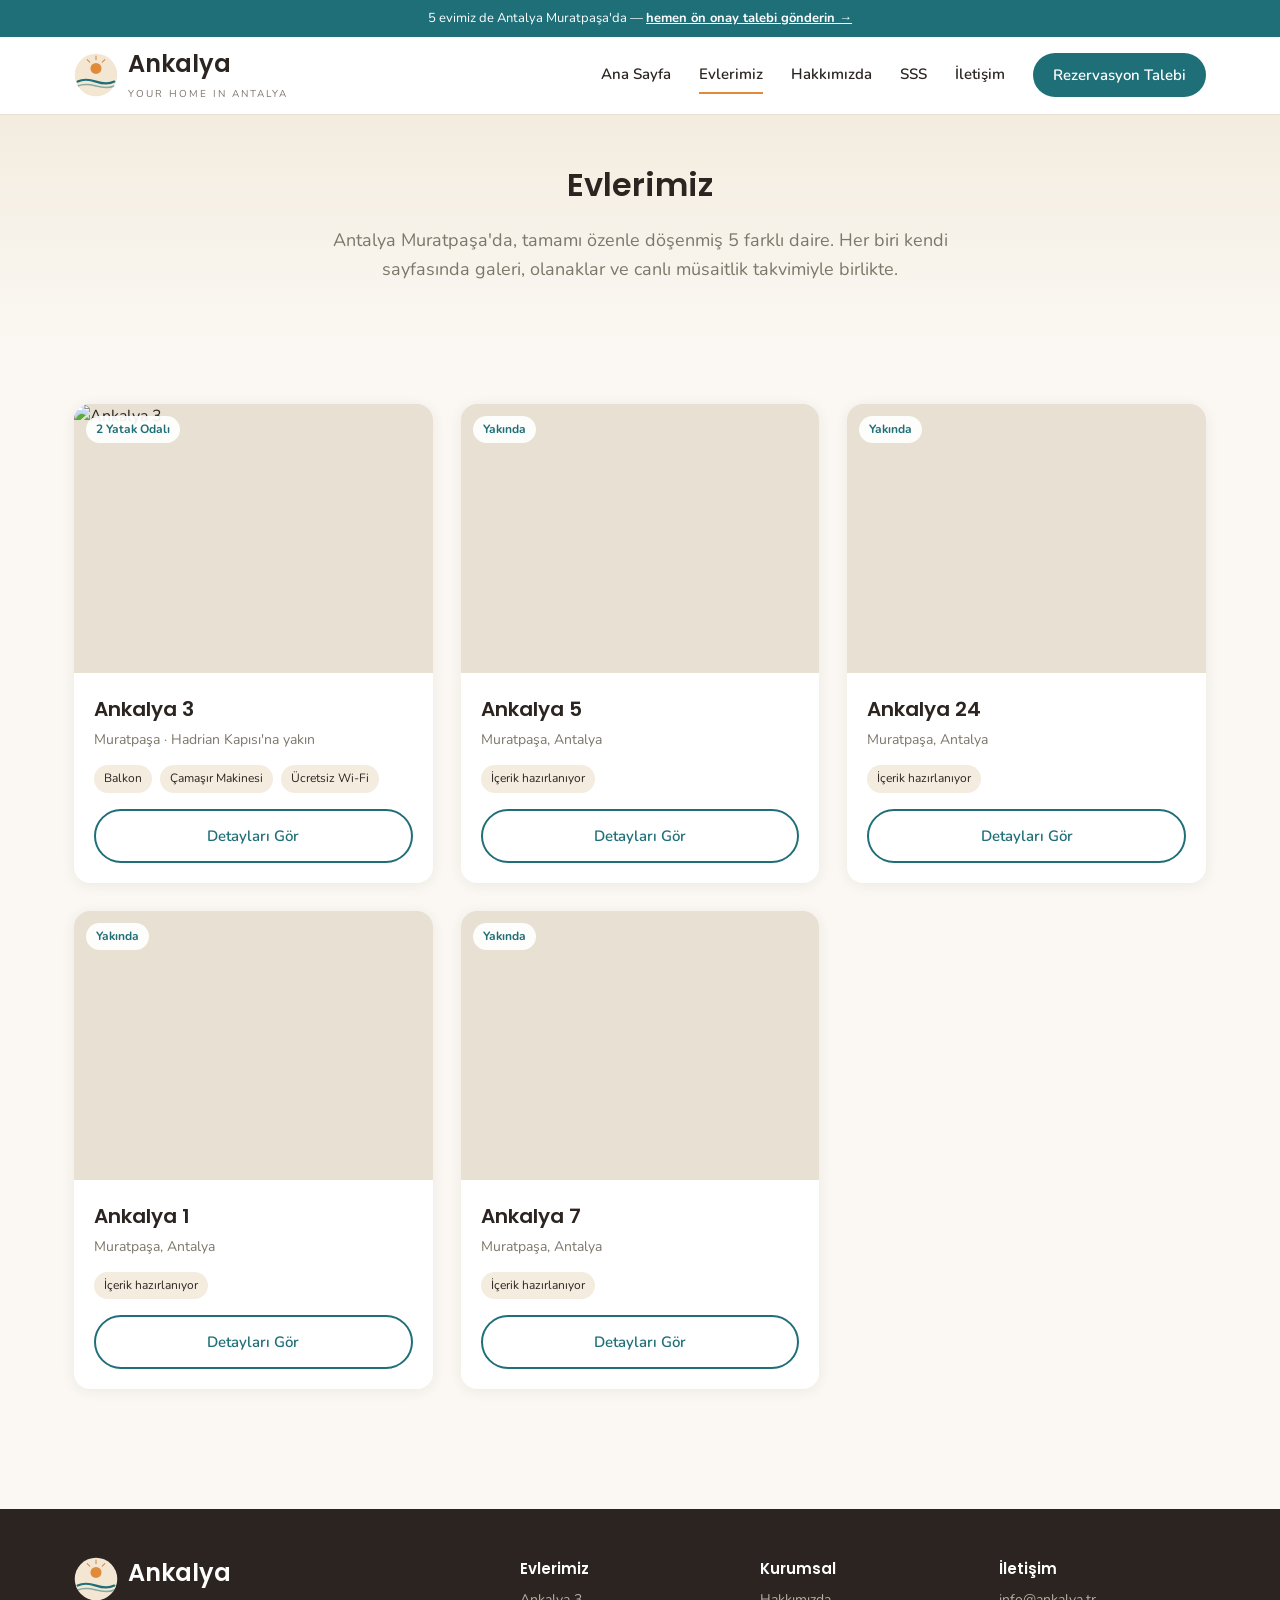
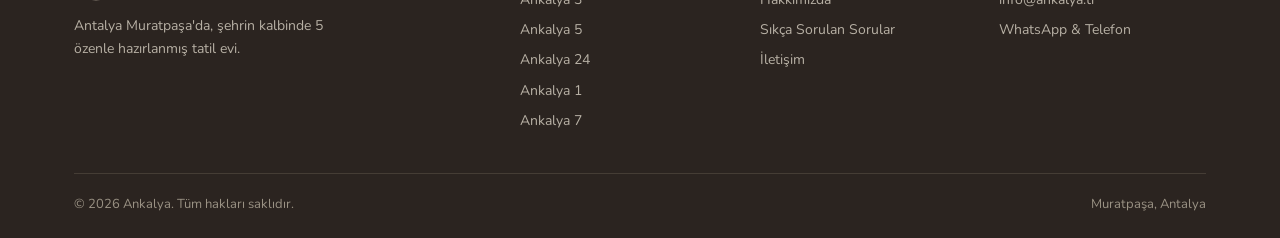
==== evlerimiz.html @ 7379612f "Coming-soon sayfasini kaldirip ilk site iskeletini kur Ana sayfa, evlerimiz, 5 daire sayfasi (Ankaly" ====
<!DOCTYPE html>
<html lang="tr">
<head>
<meta charset="UTF-8">
<meta name="viewport" content="width=device-width, initial-scale=1.0">
<title>Evlerimiz | Ankalya</title>
<meta name="description" content="Antalya Muratpaşa'da Ankalya'ya ait 5 tatil evi: Ankalya 1, 3, 5, 7 ve 24.">
<link rel="icon" href="assets/img/logo-mark.svg" type="image/svg+xml">
<link rel="preconnect" href="https://fonts.googleapis.com">
<link href="https://fonts.googleapis.com/css2?family=Poppins:wght@500;600;700&family=Nunito:wght@400;600;700&display=swap" rel="stylesheet">
<link rel="stylesheet" href="assets/css/style.css">
</head>
<body>

<header class="site-header">
  <div class="promo-bar">5 evimiz de Antalya Muratpaşa'da — <a href="rezervasyon.html">hemen ön onay talebi gönderin →</a></div>
  <div class="nav-row">
    <a href="index.html" class="brand">
      <img src="assets/img/logo-mark.svg" class="brand-mark" alt="Ankalya logosu">
      <div class="brand-text">
        <span class="logo-word">Ankalya</span>
        <span class="tagline">YOUR HOME IN ANTALYA</span>
      </div>
    </a>
    <nav class="nav-links">
      <a href="index.html">Ana Sayfa</a>
      <a href="evlerimiz.html" class="active">Evlerimiz</a>
      <a href="hakkimizda.html">Hakkımızda</a>
      <a href="sss.html">SSS</a>
      <a href="iletisim.html">İletişim</a>
      <a href="rezervasyon.html" class="nav-cta">Rezervasyon Talebi</a>
    </nav>
    <button class="nav-toggle" aria-label="Menü">☰</button>
  </div>
</header>

<section class="hero" style="padding:44px 0 36px;">
  <div class="container">
    <h1 style="font-size:32px;">Evlerimiz</h1>
    <p class="lead">Antalya Muratpaşa'da, tamamı özenle döşenmiş 5 farklı daire. Her biri kendi sayfasında galeri, olanaklar ve canlı müsaitlik takvimiyle birlikte.</p>
  </div>
</section>

<section class="section">
  <div class="container">
    <div class="apt-grid">

      <div class="apt-card">
        <a href="evler/ankalya-3.html">
          <div class="img-wrap">
            <img src="https://ak-d.tripcdn.com/images/1z66f12000qzhhowz4BB9_R_960_660_R5_D.jpg" alt="Ankalya 3">
            <span class="badge">2 Yatak Odalı</span>
          </div>
        </a>
        <div class="body">
          <h3><a href="evler/ankalya-3.html">Ankalya 3</a></h3>
          <div class="meta">Muratpaşa · Hadrian Kapısı'na yakın</div>
          <div class="tags"><span class="tag">Balkon</span><span class="tag">Çamaşır Makinesi</span><span class="tag">Ücretsiz Wi-Fi</span></div>
          <a href="evler/ankalya-3.html" class="btn btn-outline" style="width:100%;text-align:center;">Detayları Gör</a>
        </div>
      </div>

      <div class="apt-card">
        <a href="evler/ankalya-5.html"><div class="img-wrap"><span class="badge">Yakında</span></div></a>
        <div class="body">
          <h3><a href="evler/ankalya-5.html">Ankalya 5</a></h3>
          <div class="meta">Muratpaşa, Antalya</div>
          <div class="tags"><span class="tag">İçerik hazırlanıyor</span></div>
          <a href="evler/ankalya-5.html" class="btn btn-outline" style="width:100%;text-align:center;">Detayları Gör</a>
        </div>
      </div>

      <div class="apt-card">
        <a href="evler/ankalya-24.html"><div class="img-wrap"><span class="badge">Yakında</span></div></a>
        <div class="body">
          <h3><a href="evler/ankalya-24.html">Ankalya 24</a></h3>
          <div class="meta">Muratpaşa, Antalya</div>
          <div class="tags"><span class="tag">İçerik hazırlanıyor</span></div>
          <a href="evler/ankalya-24.html" class="btn btn-outline" style="width:100%;text-align:center;">Detayları Gör</a>
        </div>
      </div>

      <div class="apt-card">
        <a href="evler/ankalya-1.html"><div class="img-wrap"><span class="badge">Yakında</span></div></a>
        <div class="body">
          <h3><a href="evler/ankalya-1.html">Ankalya 1</a></h3>
          <div class="meta">Muratpaşa, Antalya</div>
          <div class="tags"><span class="tag">İçerik hazırlanıyor</span></div>
          <a href="evler/ankalya-1.html" class="btn btn-outline" style="width:100%;text-align:center;">Detayları Gör</a>
        </div>
      </div>

      <div class="apt-card">
        <a href="evler/ankalya-7.html"><div class="img-wrap"><span class="badge">Yakında</span></div></a>
        <div class="body">
          <h3><a href="evler/ankalya-7.html">Ankalya 7</a></h3>
          <div class="meta">Muratpaşa, Antalya</div>
          <div class="tags"><span class="tag">İçerik hazırlanıyor</span></div>
          <a href="evler/ankalya-7.html" class="btn btn-outline" style="width:100%;text-align:center;">Detayları Gör</a>
        </div>
      </div>

    </div>
  </div>
</section>

<footer class="site-footer">
  <div class="container">
    <div class="footer-grid">
      <div>
        <div class="brand" style="margin-bottom:14px;">
          <img src="assets/img/logo-mark.svg" class="brand-mark" alt="Ankalya logosu">
          <div class="brand-text"><span class="logo-word" style="color:#fff;">Ankalya</span></div>
        </div>
        <p style="color:#b7b0a4;font-size:14px;max-width:280px;">Antalya Muratpaşa'da, şehrin kalbinde 5 özenle hazırlanmış tatil evi.</p>
      </div>
      <div>
        <h4>Evlerimiz</h4>
        <a href="evler/ankalya-3.html">Ankalya 3</a>
        <a href="evler/ankalya-5.html">Ankalya 5</a>
        <a href="evler/ankalya-24.html">Ankalya 24</a>
        <a href="evler/ankalya-1.html">Ankalya 1</a>
        <a href="evler/ankalya-7.html">Ankalya 7</a>
      </div>
      <div>
        <h4>Kurumsal</h4>
        <a href="hakkimizda.html">Hakkımızda</a>
        <a href="sss.html">Sıkça Sorulan Sorular</a>
        <a href="iletisim.html">İletişim</a>
      </div>
      <div>
        <h4>İletişim</h4>
        <a href="mailto:info@ankalya.tr">info@ankalya.tr</a>
        <a href="iletisim.html">WhatsApp &amp; Telefon</a>
      </div>
    </div>
    <div class="footer-bottom">
      <span>&copy; 2026 Ankalya. Tüm hakları saklıdır.</span>
      <span>Muratpaşa, Antalya</span>
    </div>
  </div>
</footer>

<script src="assets/js/main.js"></script>
</body>
</html>
---- assets/css/style.css ----
/* Ankalya marka renkleri ve tipografi */
:root {
  --cream: #fbf8f3;
  --cream-dark: #f3ecdf;
  --charcoal: #2b2420;
  --orange: #e08a3c;
  --orange-dark: #c96f28;
  --teal: #1f6f78;
  --teal-dark: #17555c;
  --gold: #d4a24c;
  --gray: #7d766a;
  --gray-light: #e8e0d2;
  --white: #ffffff;
}

* { box-sizing: border-box; }

body {
  margin: 0;
  font-family: 'Nunito', 'Poppins', Verdana, sans-serif;
  color: var(--charcoal);
  background: var(--cream);
  line-height: 1.6;
}

h1, h2, h3, h4, .logo-word {
  font-family: 'Poppins', 'Nunito', Verdana, sans-serif;
  font-weight: 600;
  margin: 0 0 0.5em 0;
}

a { color: inherit; text-decoration: none; }
img { max-width: 100%; display: block; }

.container {
  max-width: 1180px;
  margin: 0 auto;
  padding: 0 24px;
}

/* ---------- Header / Nav ---------- */
.site-header {
  background: var(--white);
  border-bottom: 1px solid var(--gray-light);
  position: sticky;
  top: 0;
  z-index: 50;
}
.nav-row {
  display: flex;
  align-items: center;
  justify-content: space-between;
  padding: 14px 24px;
  max-width: 1180px;
  margin: 0 auto;
}
.brand {
  display: flex;
  align-items: center;
  gap: 10px;
}
.brand-mark { width: 44px; height: 44px; flex-shrink: 0; }
.brand-text { display: flex; flex-direction: column; line-height: 1.1; }
.brand-text .logo-word { font-size: 24px; color: var(--charcoal); }
.brand-text .tagline { font-size: 10px; letter-spacing: 2px; color: var(--gray); font-weight: 400; }

.nav-links {
  display: flex;
  gap: 28px;
  align-items: center;
  font-weight: 600;
  font-size: 15px;
}
.nav-links a { padding: 6px 0; border-bottom: 2px solid transparent; }
.nav-links a:hover, .nav-links a.active { border-bottom-color: var(--orange); }
.nav-cta {
  background: var(--teal);
  color: var(--white) !important;
  padding: 10px 20px !important;
  border-radius: 999px;
  border-bottom: none !important;
}
.nav-cta:hover { background: var(--teal-dark); border-bottom: none !important; }

.nav-toggle { display: none; background: none; border: none; font-size: 26px; cursor: pointer; color: var(--charcoal); }

@media (max-width: 860px) {
  .nav-links {
    display: none;
    position: absolute;
    top: 100%; left: 0; right: 0;
    background: var(--white);
    flex-direction: column;
    align-items: flex-start;
    padding: 16px 24px 24px;
    border-bottom: 1px solid var(--gray-light);
    gap: 16px;
  }
  .nav-links.open { display: flex; }
  .nav-toggle { display: block; }
}

/* ---------- Hero ---------- */
.hero {
  background: linear-gradient(180deg, var(--cream-dark), var(--cream));
  padding: 64px 0 56px;
  text-align: center;
}
.hero h1 { font-size: 40px; color: var(--charcoal); }
.hero p.lead { font-size: 18px; color: var(--gray); max-width: 640px; margin: 0 auto 28px; }
.btn {
  display: inline-block;
  padding: 13px 28px;
  border-radius: 999px;
  font-weight: 600;
  font-size: 15px;
}
.btn-primary { background: var(--orange); color: var(--white); }
.btn-primary:hover { background: var(--orange-dark); }
.btn-outline { background: transparent; color: var(--teal); border: 2px solid var(--teal); }
.btn-outline:hover { background: var(--teal); color: var(--white); }
.hero-ctas { display: flex; gap: 16px; justify-content: center; flex-wrap: wrap; }

/* ---------- Cards / Grid ---------- */
.section { padding: 56px 0; }
.section-title { text-align: center; margin-bottom: 8px; font-size: 30px; }
.section-sub { text-align: center; color: var(--gray); margin-bottom: 40px; max-width: 620px; margin-left: auto; margin-right: auto; }

.apt-grid {
  display: grid;
  grid-template-columns: repeat(auto-fit, minmax(270px, 1fr));
  gap: 28px;
}
.apt-card {
  background: var(--white);
  border-radius: 16px;
  overflow: hidden;
  box-shadow: 0 2px 14px rgba(43,36,32,0.07);
  transition: transform .2s, box-shadow .2s;
}
.apt-card:hover { transform: translateY(-4px); box-shadow: 0 10px 28px rgba(43,36,32,0.12); }
.apt-card .img-wrap { aspect-ratio: 4/3; background: var(--gray-light); overflow: hidden; position: relative; }
.apt-card .img-wrap img { width: 100%; height: 100%; object-fit: cover; }
.apt-card .badge {
  position: absolute; top: 12px; left: 12px;
  background: rgba(255,255,255,0.92); color: var(--teal);
  font-size: 12px; font-weight: 700; padding: 4px 10px; border-radius: 999px;
}
.apt-card .body { padding: 20px; }
.apt-card h3 { font-size: 20px; margin-bottom: 4px; }
.apt-card .meta { color: var(--gray); font-size: 14px; margin-bottom: 14px; }
.apt-card .tags { display: flex; gap: 8px; flex-wrap: wrap; margin-bottom: 16px; }
.tag { background: var(--cream-dark); color: var(--charcoal); font-size: 12px; padding: 4px 10px; border-radius: 999px; }

/* ---------- Amenities ---------- */
.amenity-grid {
  display: grid;
  grid-template-columns: repeat(auto-fit, minmax(200px, 1fr));
  gap: 12px;
}
.amenity-item {
  display: flex; align-items: center; gap: 10px;
  background: var(--white); border: 1px solid var(--gray-light);
  border-radius: 10px; padding: 12px 14px; font-size: 14px;
}
.amenity-item .dot { width: 8px; height: 8px; border-radius: 50%; background: var(--orange); flex-shrink: 0; }

/* ---------- Gallery ---------- */
.gallery-grid {
  display: grid;
  grid-template-columns: repeat(4, 1fr);
  grid-auto-rows: 160px;
  gap: 8px;
}
.gallery-grid img { width: 100%; height: 100%; object-fit: cover; border-radius: 10px; }
.gallery-grid a:first-child img { }
@media (max-width: 700px) { .gallery-grid { grid-template-columns: repeat(2, 1fr); } }

/* ---------- Availability widget ---------- */
.avail-card {
  background: var(--white); border-radius: 16px; padding: 24px;
  box-shadow: 0 2px 14px rgba(43,36,32,0.07);
}
.avail-status { display: flex; align-items: center; gap: 10px; margin-bottom: 16px; font-weight: 600; }
.avail-dot { width: 10px; height: 10px; border-radius: 50%; background: var(--gray-light); }
.avail-dot.ok { background: #3f9142; }
.avail-dot.loading { background: var(--gold); }
#avail-calendar { font-size: 13px; color: var(--gray); }
.avail-legend { display: flex; gap: 16px; margin-top: 12px; font-size: 12px; color: var(--gray); }
.avail-legend span { display: flex; align-items: center; gap: 6px; }
.avail-legend .sw { width: 10px; height: 10px; border-radius: 3px; }
.sw-free { background: #dff2df; border: 1px solid #3f9142; }
.sw-busy { background: #f6d9d9; border: 1px solid #c85c5c; }

/* ---------- Form ---------- */
.form-card {
  background: var(--white); border-radius: 16px; padding: 32px;
  box-shadow: 0 2px 14px rgba(43,36,32,0.07);
  max-width: 640px; margin: 0 auto;
}
.form-row { margin-bottom: 18px; }
.form-row label { display: block; font-weight: 600; margin-bottom: 6px; font-size: 14px; }
.form-row input, .form-row select, .form-row textarea {
  width: 100%; padding: 11px 14px; border: 1px solid var(--gray-light);
  border-radius: 10px; font-size: 15px; font-family: inherit; background: var(--cream);
}
.form-row.two-col { display: grid; grid-template-columns: 1fr 1fr; gap: 16px; }
.form-note { font-size: 13px; color: var(--gray); margin-top: 10px; }
#form-msg { margin-top: 14px; font-size: 14px; font-weight: 600; }
#form-msg.ok { color: #2f7d33; }
#form-msg.err { color: #b6392f; }

/* ---------- Footer ---------- */
.site-footer {
  background: var(--charcoal); color: #d8d2c8; padding: 48px 0 24px; margin-top: 64px;
}
.footer-grid {
  display: grid; grid-template-columns: 2fr 1fr 1fr 1fr; gap: 32px; margin-bottom: 32px;
}
.footer-grid h4 { color: var(--white); font-size: 15px; }
.footer-grid a { display: block; color: #b7b0a4; font-size: 14px; margin-bottom: 8px; }
.footer-grid a:hover { color: var(--orange); }
.footer-bottom {
  border-top: 1px solid #453d35; padding-top: 20px; font-size: 13px; color: #9a9284;
  display: flex; justify-content: space-between; flex-wrap: wrap; gap: 10px;
}
@media (max-width: 700px) { .footer-grid { grid-template-columns: 1fr 1fr; } }

/* ---------- Ust bant (usta banner) ---------- */
.promo-bar {
  background: var(--teal); color: var(--white); text-align: center;
  font-size: 13px; padding: 8px 16px;
}
.promo-bar a { text-decoration: underline; font-weight: 700; }

/* ---------- Placeholder icerik uyarisi (sadece gelistirme asamasinda) ---------- */
.wip-note {
  background: #fff7e6; border: 1px dashed var(--gold); color: #8a6d1f;
  padding: 10px 16px; border-radius: 10px; font-size: 13px; margin-bottom: 20px;
}

/* ---------- SSS accordion ---------- */
.faq-item { border-bottom: 1px solid var(--gray-light); padding: 18px 0; }
.faq-q { display: flex; justify-content: space-between; align-items: center; cursor: pointer; font-weight: 600; font-size: 16px; }
.faq-a { max-height: 0; overflow: hidden; transition: max-height .25s ease; color: var(--gray); font-size: 15px; }
.faq-item.open .faq-a { max-height: 400px; margin-top: 10px; }
.faq-q .chevron { transition: transform .2s; }
.faq-item.open .chevron { transform: rotate(180deg); }
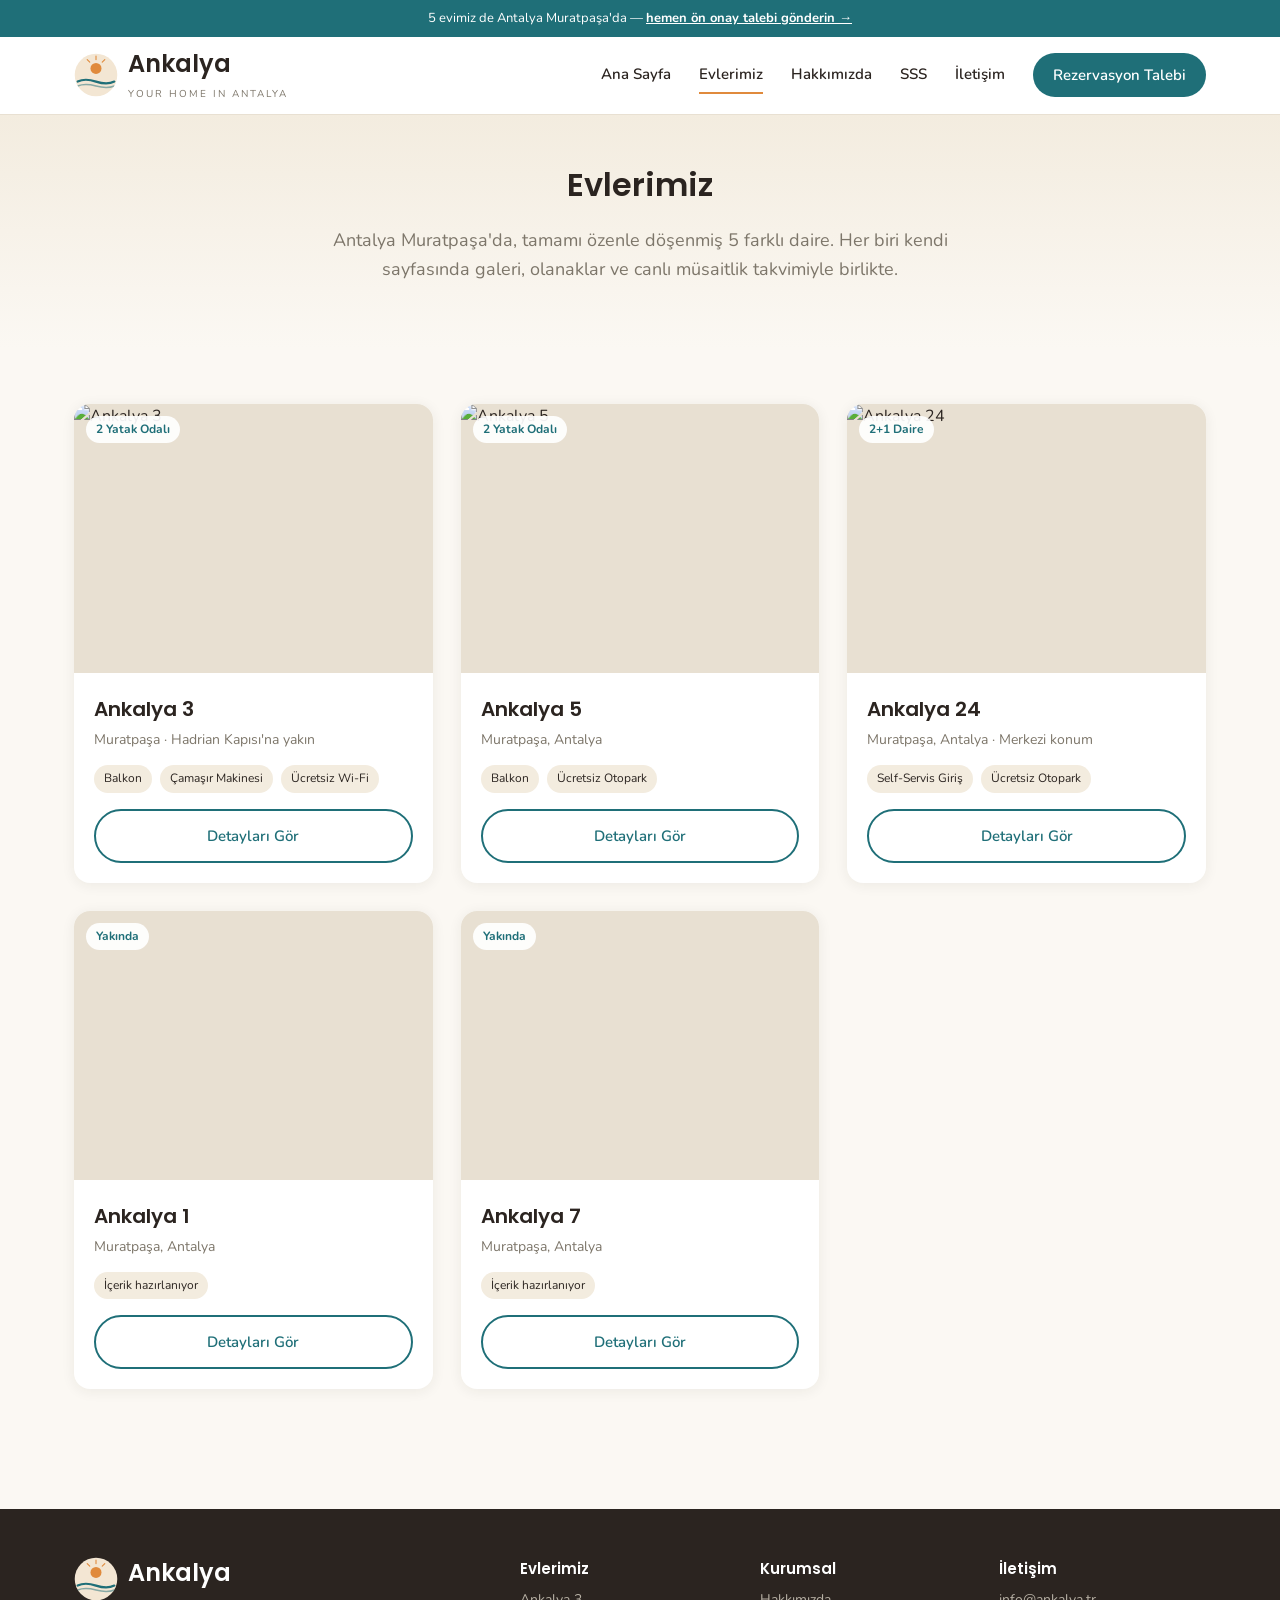
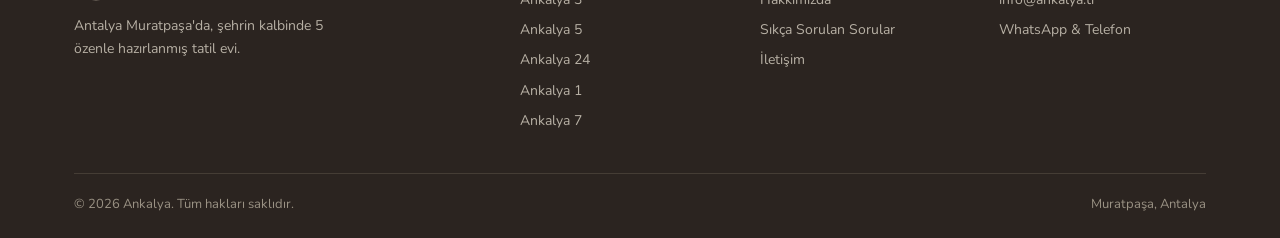
==== commit a11b7378: "Ankalya 5 ve 24 sayfalarini Trip.com icerigiyle doldur Gercek baslik, aciklama, olanaklar listesi ve" ====
--- a/evlerimiz.html
+++ b/evlerimiz.html
@@ -61,21 +61,21 @@
       </div>
 
       <div class="apt-card">
-        <a href="evler/ankalya-5.html"><div class="img-wrap"><span class="badge">Yakında</span></div></a>
+        <a href="evler/ankalya-5.html"><div class="img-wrap"><img src="https://ak-d.tripcdn.com/images/1z66f12000qzhhowz4BB9_R_960_660_R5_D.jpg" alt="Ankalya 5"><span class="badge">2 Yatak Odalı</span></div></a>
         <div class="body">
           <h3><a href="evler/ankalya-5.html">Ankalya 5</a></h3>
           <div class="meta">Muratpaşa, Antalya</div>
-          <div class="tags"><span class="tag">İçerik hazırlanıyor</span></div>
+          <div class="tags"><span class="tag">Balkon</span><span class="tag">Ücretsiz Otopark</span></div>
           <a href="evler/ankalya-5.html" class="btn btn-outline" style="width:100%;text-align:center;">Detayları Gör</a>
         </div>
       </div>
 
       <div class="apt-card">
-        <a href="evler/ankalya-24.html"><div class="img-wrap"><span class="badge">Yakında</span></div></a>
+        <a href="evler/ankalya-24.html"><div class="img-wrap"><img src="https://ak-d.tripcdn.com/images/0580412000soih7dyBB73_R_960_660_R5_D.jpg" alt="Ankalya 24"><span class="badge">2+1 Daire</span></div></a>
         <div class="body">
           <h3><a href="evler/ankalya-24.html">Ankalya 24</a></h3>
-          <div class="meta">Muratpaşa, Antalya</div>
-          <div class="tags"><span class="tag">İçerik hazırlanıyor</span></div>
+          <div class="meta">Muratpaşa, Antalya · Merkezi konum</div>
+          <div class="tags"><span class="tag">Self-Servis Giriş</span><span class="tag">Ücretsiz Otopark</span></div>
           <a href="evler/ankalya-24.html" class="btn btn-outline" style="width:100%;text-align:center;">Detayları Gör</a>
         </div>
       </div>
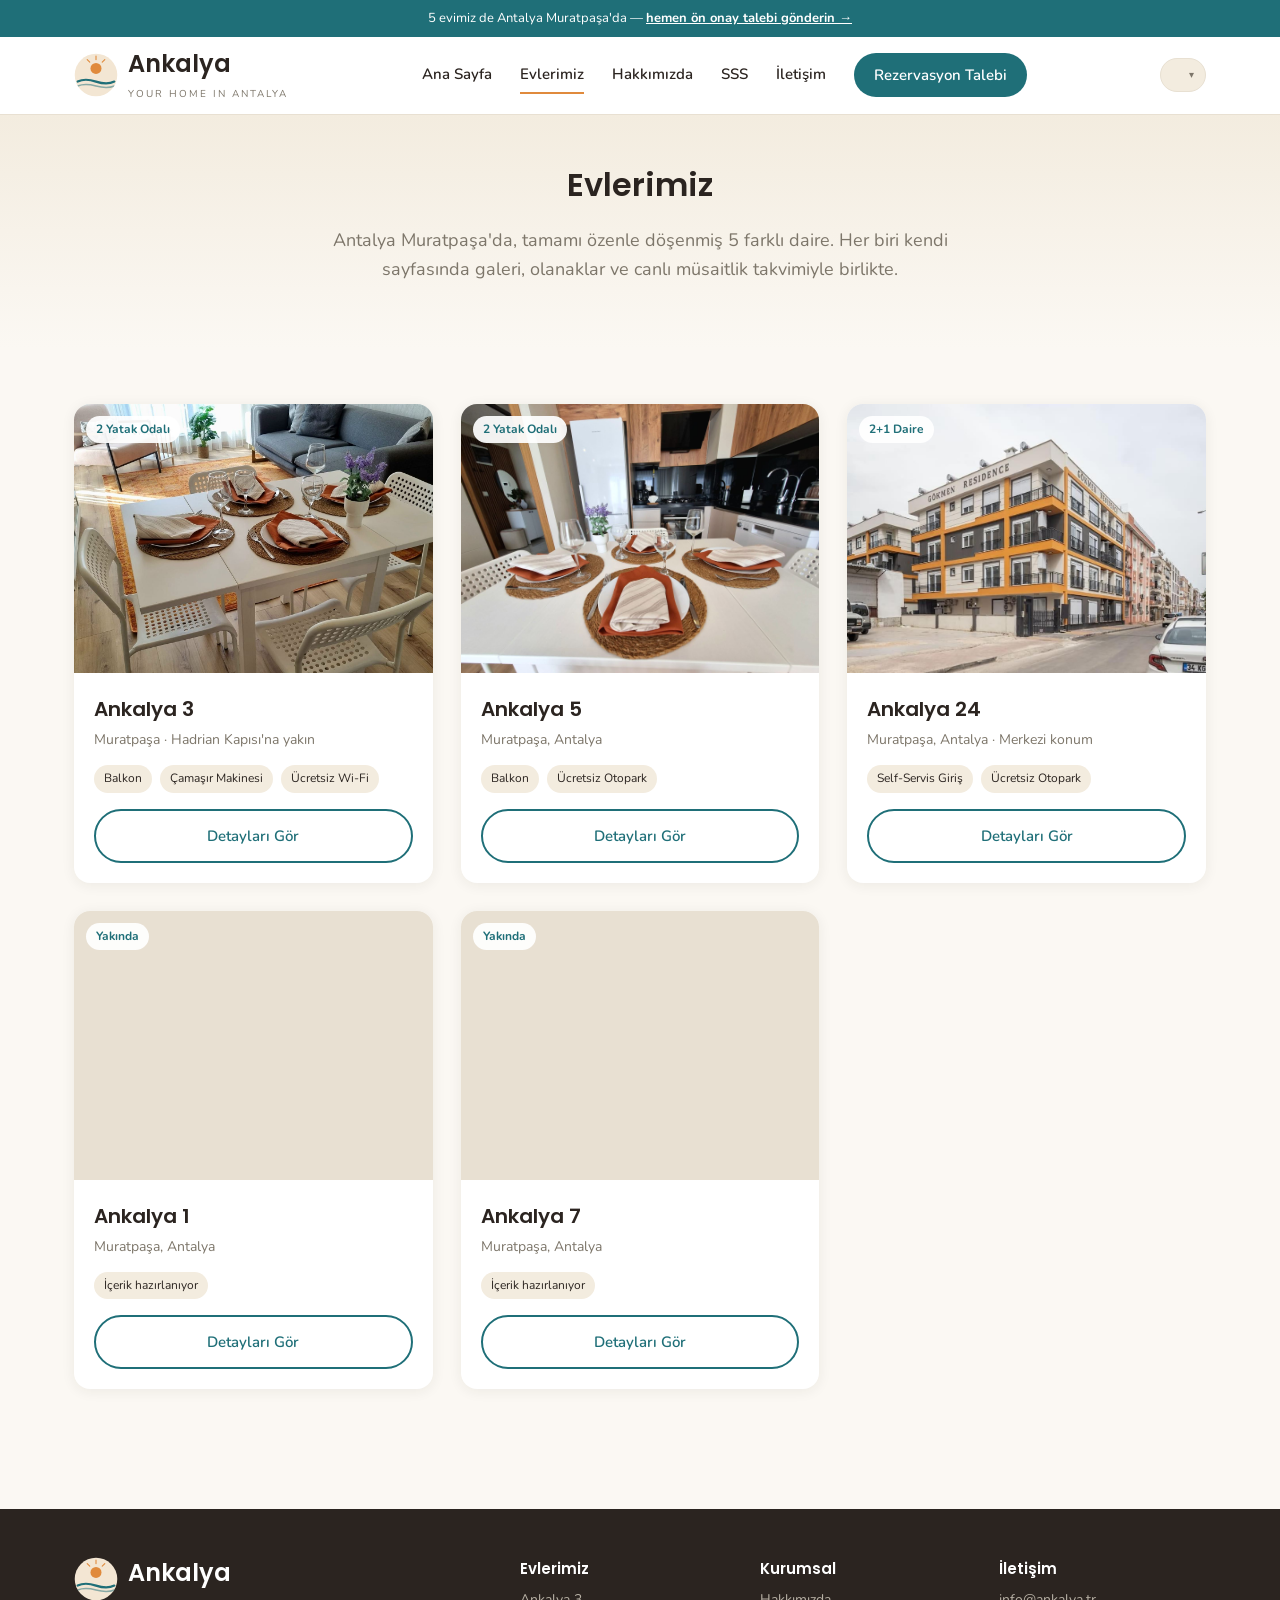
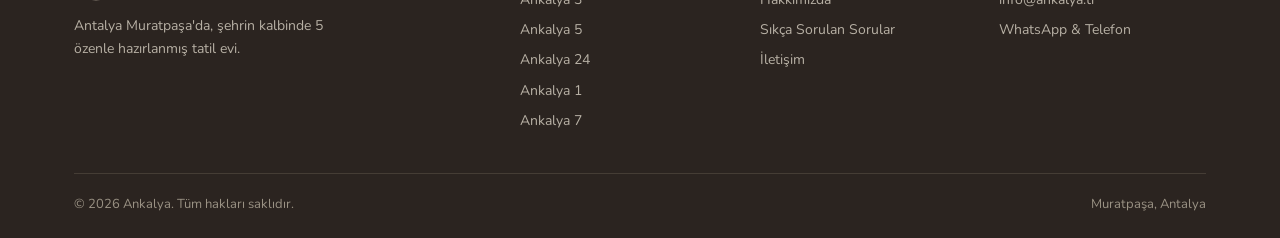
==== commit fc7b8d82: "Gercek fotograflar, misafir yorumlari ve 6 dilli dil secici ekle - Ankalya 3/5/24 icin kendi cektigi" ====
--- a/evlerimiz.html
+++ b/evlerimiz.html
@@ -13,7 +13,7 @@
 <body>
 
 <header class="site-header">
-  <div class="promo-bar">5 evimiz de Antalya Muratpaşa'da — <a href="rezervasyon.html">hemen ön onay talebi gönderin →</a></div>
+  <div class="promo-bar"><span data-i18n="promo_bar">5 evimiz de Antalya Muratpaşa'da — </span> <a href="rezervasyon.html"><span data-i18n="promo_cta">hemen ön onay talebi gönderin →</span></a></div>
   <div class="nav-row">
     <a href="index.html" class="brand">
       <img src="assets/img/logo-mark.svg" class="brand-mark" alt="Ankalya logosu">
@@ -23,13 +23,14 @@
       </div>
     </a>
     <nav class="nav-links">
-      <a href="index.html">Ana Sayfa</a>
-      <a href="evlerimiz.html" class="active">Evlerimiz</a>
-      <a href="hakkimizda.html">Hakkımızda</a>
-      <a href="sss.html">SSS</a>
-      <a href="iletisim.html">İletişim</a>
-      <a href="rezervasyon.html" class="nav-cta">Rezervasyon Talebi</a>
+      <a href="index.html" data-i18n="nav_home">Ana Sayfa</a>
+      <a href="evlerimiz.html" class="active" data-i18n="nav_apartments">Evlerimiz</a>
+      <a href="hakkimizda.html" data-i18n="nav_about">Hakkımızda</a>
+      <a href="sss.html" data-i18n="nav_faq">SSS</a>
+      <a href="iletisim.html" data-i18n="nav_contact">İletişim</a>
+      <a href="rezervasyon.html" class="nav-cta" data-i18n="nav_book">Rezervasyon Talebi</a>
     </nav>
+    <div class="lang-switch"><select id="lang-select" aria-label="Dil / Language"></select></div>
     <button class="nav-toggle" aria-label="Menü">☰</button>
   </div>
 </header>
@@ -48,7 +49,7 @@
       <div class="apt-card">
         <a href="evler/ankalya-3.html">
           <div class="img-wrap">
-            <img src="https://ak-d.tripcdn.com/images/1z66f12000qzhhowz4BB9_R_960_660_R5_D.jpg" alt="Ankalya 3">
+            <img src="assets/img/anka3/anka3-01.jpg" alt="Ankalya 3">
             <span class="badge">2 Yatak Odalı</span>
           </div>
         </a>
@@ -56,27 +57,27 @@
           <h3><a href="evler/ankalya-3.html">Ankalya 3</a></h3>
           <div class="meta">Muratpaşa · Hadrian Kapısı'na yakın</div>
           <div class="tags"><span class="tag">Balkon</span><span class="tag">Çamaşır Makinesi</span><span class="tag">Ücretsiz Wi-Fi</span></div>
-          <a href="evler/ankalya-3.html" class="btn btn-outline" style="width:100%;text-align:center;">Detayları Gör</a>
+          <a href="evler/ankalya-3.html" class="btn btn-outline" style="width:100%;text-align:center;" data-i18n="btn_view_details">Detayları Gör</a>
         </div>
       </div>
 
       <div class="apt-card">
-        <a href="evler/ankalya-5.html"><div class="img-wrap"><img src="https://ak-d.tripcdn.com/images/1z66f12000qzhhowz4BB9_R_960_660_R5_D.jpg" alt="Ankalya 5"><span class="badge">2 Yatak Odalı</span></div></a>
+        <a href="evler/ankalya-5.html"><div class="img-wrap"><img src="assets/img/anka5/anka5-01.jpg" alt="Ankalya 5"><span class="badge">2 Yatak Odalı</span></div></a>
         <div class="body">
           <h3><a href="evler/ankalya-5.html">Ankalya 5</a></h3>
           <div class="meta">Muratpaşa, Antalya</div>
           <div class="tags"><span class="tag">Balkon</span><span class="tag">Ücretsiz Otopark</span></div>
-          <a href="evler/ankalya-5.html" class="btn btn-outline" style="width:100%;text-align:center;">Detayları Gör</a>
+          <a href="evler/ankalya-5.html" class="btn btn-outline" style="width:100%;text-align:center;" data-i18n="btn_view_details">Detayları Gör</a>
         </div>
       </div>
 
       <div class="apt-card">
-        <a href="evler/ankalya-24.html"><div class="img-wrap"><img src="https://ak-d.tripcdn.com/images/0580412000soih7dyBB73_R_960_660_R5_D.jpg" alt="Ankalya 24"><span class="badge">2+1 Daire</span></div></a>
+        <a href="evler/ankalya-24.html"><div class="img-wrap"><img src="assets/img/anka24/anka24-bina1.jpg" alt="Ankalya 24"><span class="badge">2+1 Daire</span></div></a>
         <div class="body">
           <h3><a href="evler/ankalya-24.html">Ankalya 24</a></h3>
           <div class="meta">Muratpaşa, Antalya · Merkezi konum</div>
           <div class="tags"><span class="tag">Self-Servis Giriş</span><span class="tag">Ücretsiz Otopark</span></div>
-          <a href="evler/ankalya-24.html" class="btn btn-outline" style="width:100%;text-align:center;">Detayları Gör</a>
+          <a href="evler/ankalya-24.html" class="btn btn-outline" style="width:100%;text-align:center;" data-i18n="btn_view_details">Detayları Gör</a>
         </div>
       </div>
 
@@ -86,7 +87,7 @@
           <h3><a href="evler/ankalya-1.html">Ankalya 1</a></h3>
           <div class="meta">Muratpaşa, Antalya</div>
           <div class="tags"><span class="tag">İçerik hazırlanıyor</span></div>
-          <a href="evler/ankalya-1.html" class="btn btn-outline" style="width:100%;text-align:center;">Detayları Gör</a>
+          <a href="evler/ankalya-1.html" class="btn btn-outline" style="width:100%;text-align:center;" data-i18n="btn_view_details">Detayları Gör</a>
         </div>
       </div>
 
@@ -96,7 +97,7 @@
           <h3><a href="evler/ankalya-7.html">Ankalya 7</a></h3>
           <div class="meta">Muratpaşa, Antalya</div>
           <div class="tags"><span class="tag">İçerik hazırlanıyor</span></div>
-          <a href="evler/ankalya-7.html" class="btn btn-outline" style="width:100%;text-align:center;">Detayları Gör</a>
+          <a href="evler/ankalya-7.html" class="btn btn-outline" style="width:100%;text-align:center;" data-i18n="btn_view_details">Detayları Gör</a>
         </div>
       </div>
 
@@ -112,10 +113,10 @@
           <img src="assets/img/logo-mark.svg" class="brand-mark" alt="Ankalya logosu">
           <div class="brand-text"><span class="logo-word" style="color:#fff;">Ankalya</span></div>
         </div>
-        <p style="color:#b7b0a4;font-size:14px;max-width:280px;">Antalya Muratpaşa'da, şehrin kalbinde 5 özenle hazırlanmış tatil evi.</p>
+        <p style="color:#b7b0a4;font-size:14px;max-width:280px;" data-i18n="footer_desc">Antalya Muratpaşa'da, şehrin kalbinde 5 özenle hazırlanmış tatil evi.</p>
       </div>
       <div>
-        <h4>Evlerimiz</h4>
+        <h4 data-i18n="footer_apartments">Evlerimiz</h4>
         <a href="evler/ankalya-3.html">Ankalya 3</a>
         <a href="evler/ankalya-5.html">Ankalya 5</a>
         <a href="evler/ankalya-24.html">Ankalya 24</a>
@@ -123,19 +124,19 @@
         <a href="evler/ankalya-7.html">Ankalya 7</a>
       </div>
       <div>
-        <h4>Kurumsal</h4>
-        <a href="hakkimizda.html">Hakkımızda</a>
+        <h4 data-i18n="footer_corporate">Kurumsal</h4>
+        <a href="hakkimizda.html" data-i18n="nav_about">Hakkımızda</a>
         <a href="sss.html">Sıkça Sorulan Sorular</a>
-        <a href="iletisim.html">İletişim</a>
+        <a href="iletisim.html" data-i18n="nav_contact">İletişim</a>
       </div>
       <div>
-        <h4>İletişim</h4>
+        <h4 data-i18n="footer_contact">İletişim</h4>
         <a href="mailto:info@ankalya.tr">info@ankalya.tr</a>
-        <a href="iletisim.html">WhatsApp &amp; Telefon</a>
+        <a href="iletisim.html" data-i18n="footer_whatsapp">WhatsApp &amp; Telefon</a>
       </div>
     </div>
     <div class="footer-bottom">
-      <span>&copy; 2026 Ankalya. Tüm hakları saklıdır.</span>
+      <span data-i18n="footer_copyright">&copy; 2026 Ankalya. Tüm hakları saklıdır.</span>
       <span>Muratpaşa, Antalya</span>
     </div>
   </div>
--- a/assets/css/style.css
+++ b/assets/css/style.css
@@ -246,3 +246,46 @@
 .faq-item.open .faq-a { max-height: 400px; margin-top: 10px; }
 .faq-q .chevron { transition: transform .2s; }
 .faq-item.open .chevron { transform: rotate(180deg); }
+
+/* ---------- Misafir yorumlari ---------- */
+.review-summary {
+  display: flex; align-items: center; gap: 20px; background: var(--white);
+  border-radius: 16px; padding: 20px 24px; margin-bottom: 24px;
+  box-shadow: 0 2px 14px rgba(43,36,32,0.07); flex-wrap: wrap;
+}
+.review-summary .score { font-family: 'Poppins', sans-serif; font-size: 38px; font-weight: 700; color: var(--teal); }
+.review-summary .score-sub { font-size: 13px; color: var(--gray); }
+.review-summary .platform-badges { display: flex; gap: 10px; flex-wrap: wrap; margin-left: auto; }
+.platform-badge { font-size: 12px; font-weight: 700; padding: 5px 12px; border-radius: 999px; color: var(--white); }
+.platform-badge.airbnb { background: #FF385C; }
+.platform-badge.booking { background: #003580; }
+
+.review-grid {
+  display: grid; grid-template-columns: repeat(auto-fill, minmax(280px, 1fr)); gap: 18px;
+}
+.review-card {
+  background: var(--white); border: 1px solid var(--gray-light); border-radius: 14px;
+  padding: 18px; display: flex; flex-direction: column; gap: 8px;
+}
+.review-card .rhead { display: flex; align-items: center; justify-content: space-between; }
+.review-card .reviewer { display: flex; align-items: center; gap: 8px; font-weight: 700; font-size: 15px; }
+.review-card .flag { font-size: 18px; }
+.review-card .rmeta { font-size: 12px; color: var(--gray); }
+.review-card .rscore { font-family: 'Poppins', sans-serif; font-weight: 700; color: var(--teal); font-size: 14px; background: var(--cream-dark); padding: 2px 9px; border-radius: 999px; }
+.review-card .rtext { font-size: 14px; color: var(--charcoal); line-height: 1.6; }
+.review-card .rplatform { font-size: 11px; font-weight: 700; text-transform: uppercase; letter-spacing: 0.5px; }
+.review-card .rplatform.airbnb { color: #FF385C; }
+.review-card .rplatform.booking { color: #003580; }
+.review-more { text-align: center; margin-top: 18px; }
+
+/* ---------- Dil secici ---------- */
+.lang-switch { position: relative; }
+.lang-switch select {
+  appearance: none; background: var(--cream-dark); border: 1px solid var(--gray-light);
+  border-radius: 999px; padding: 7px 30px 7px 14px; font-size: 13px; font-weight: 700;
+  color: var(--charcoal); cursor: pointer; font-family: inherit;
+}
+.lang-switch::after {
+  content: "▾"; position: absolute; right: 12px; top: 50%; transform: translateY(-50%);
+  font-size: 10px; color: var(--gray); pointer-events: none;
+}
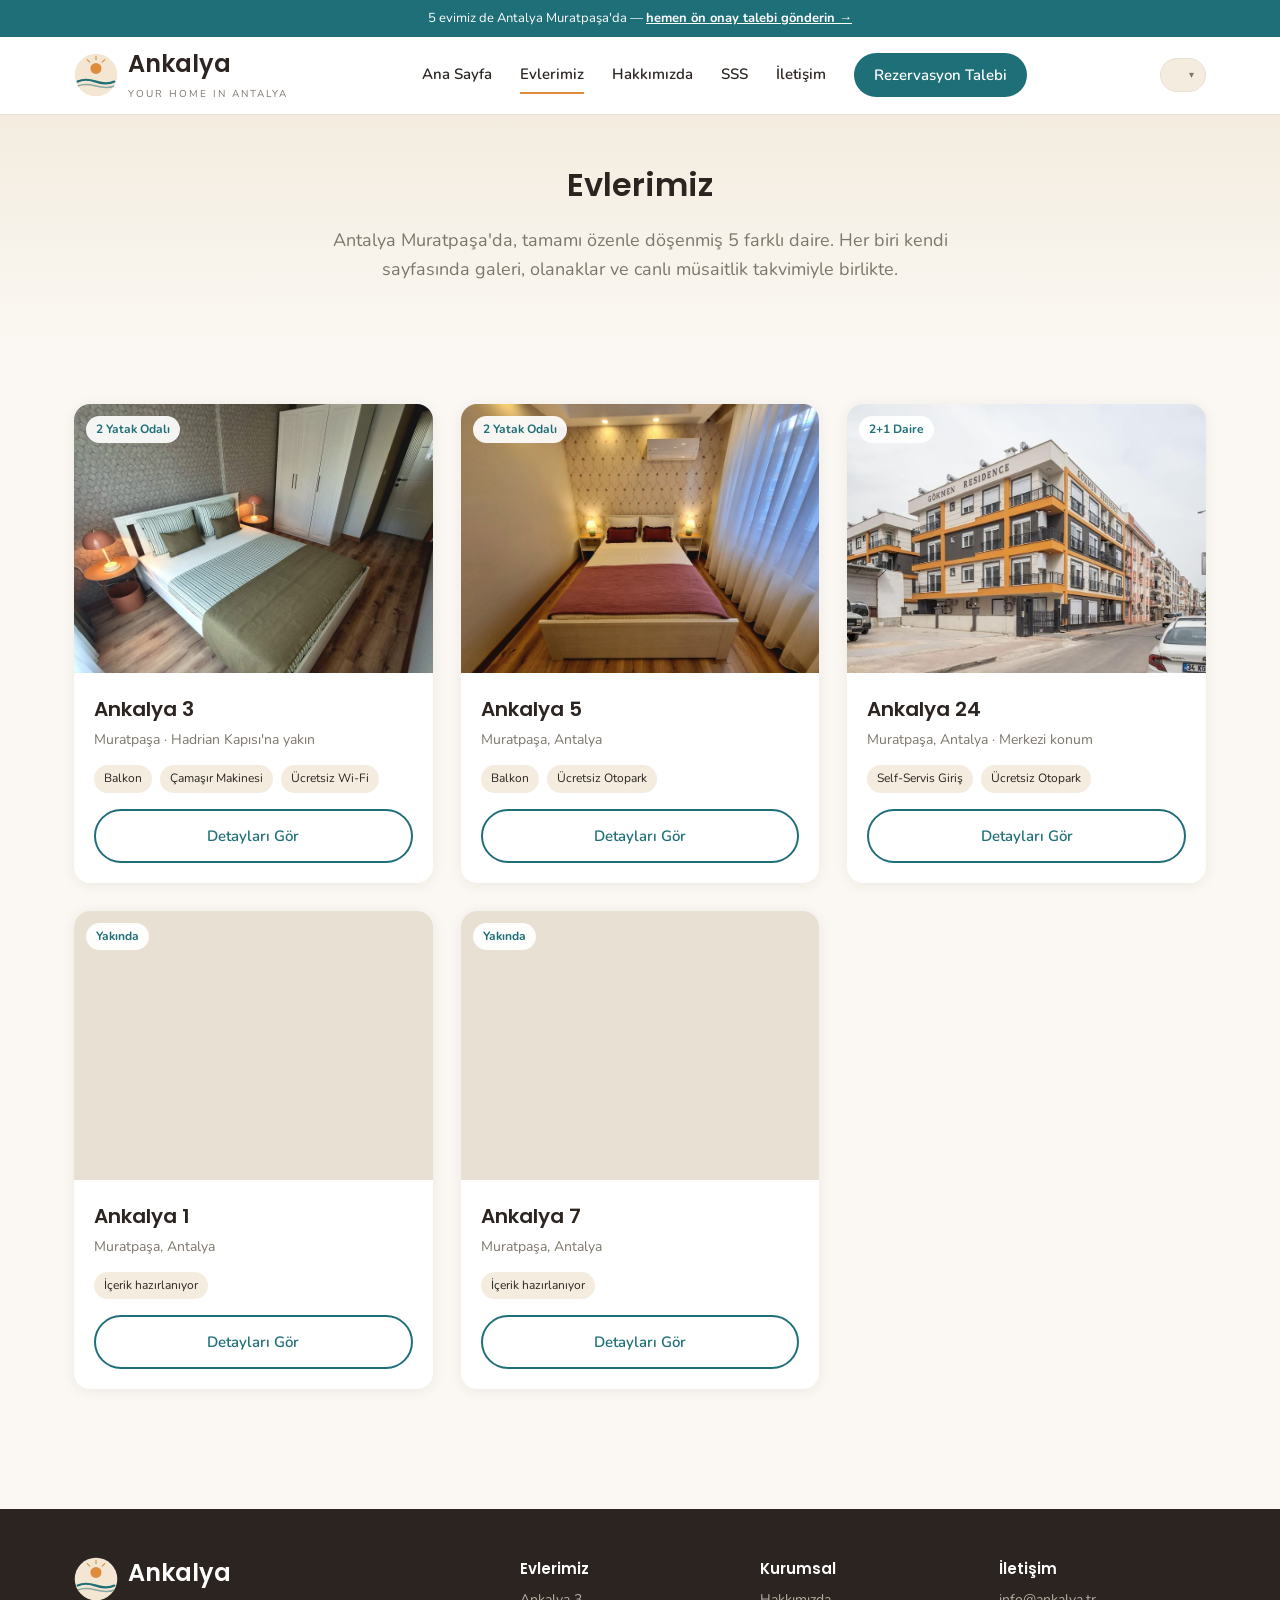
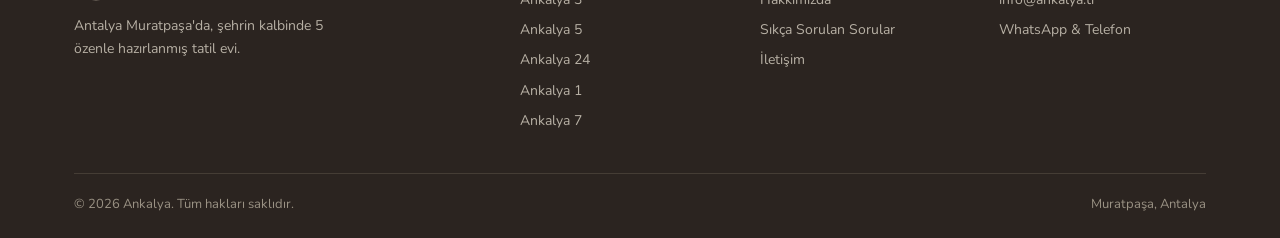
==== commit a9afba62: "Daire sayfa tasarimini yeniden duzenle - Ana sayfa/Evlerimiz'de Anka 3 ve 5 kapak fotograflari yatak" ====
--- a/evlerimiz.html
+++ b/evlerimiz.html
@@ -49,7 +49,7 @@
       <div class="apt-card">
         <a href="evler/ankalya-3.html">
           <div class="img-wrap">
-            <img src="assets/img/anka3/anka3-01.jpg" alt="Ankalya 3">
+            <img src="assets/img/anka3/anka3-15.jpg" alt="Ankalya 3">
             <span class="badge">2 Yatak Odalı</span>
           </div>
         </a>
@@ -62,7 +62,7 @@
       </div>
 
       <div class="apt-card">
-        <a href="evler/ankalya-5.html"><div class="img-wrap"><img src="assets/img/anka5/anka5-01.jpg" alt="Ankalya 5"><span class="badge">2 Yatak Odalı</span></div></a>
+        <a href="evler/ankalya-5.html"><div class="img-wrap"><img src="assets/img/anka5/anka5-15.jpg" alt="Ankalya 5"><span class="badge">2 Yatak Odalı</span></div></a>
         <div class="body">
           <h3><a href="evler/ankalya-5.html">Ankalya 5</a></h3>
           <div class="meta">Muratpaşa, Antalya</div>
--- a/assets/css/style.css
+++ b/assets/css/style.css
@@ -176,6 +176,28 @@
 .gallery-grid a:first-child img { }
 @media (max-width: 700px) { .gallery-grid { grid-template-columns: repeat(2, 1fr); } }
 
+/* Buyuk kapak foto + altinda 2 satirlik yatay kaydirilan seri */
+.gallery-hero { border-radius: 16px; overflow: hidden; margin-bottom: 8px; }
+.gallery-hero img { width: 100%; height: 420px; object-fit: cover; display: block; }
+.gallery-scroll {
+  display: grid;
+  grid-auto-flow: column;
+  grid-template-rows: repeat(2, 150px);
+  grid-auto-columns: 200px;
+  gap: 8px;
+  overflow-x: auto;
+  padding-bottom: 8px;
+  scroll-snap-type: x proximity;
+}
+.gallery-scroll img { width: 100%; height: 100%; object-fit: cover; border-radius: 10px; scroll-snap-align: start; }
+.gallery-scroll::-webkit-scrollbar { height: 8px; }
+.gallery-scroll::-webkit-scrollbar-track { background: var(--cream-dark); border-radius: 4px; }
+.gallery-scroll::-webkit-scrollbar-thumb { background: var(--gold); border-radius: 4px; }
+@media (max-width: 700px) {
+  .gallery-hero img { height: 240px; }
+  .gallery-scroll { grid-template-rows: repeat(2, 110px); grid-auto-columns: 140px; }
+}
+
 /* ---------- Availability widget ---------- */
 .avail-card {
   background: var(--white); border-radius: 16px; padding: 24px;
@@ -248,17 +270,18 @@
 .faq-item.open .chevron { transform: rotate(180deg); }
 
 /* ---------- Misafir yorumlari ---------- */
-.review-summary {
-  display: flex; align-items: center; gap: 20px; background: var(--white);
-  border-radius: 16px; padding: 20px 24px; margin-bottom: 24px;
-  box-shadow: 0 2px 14px rgba(43,36,32,0.07); flex-wrap: wrap;
-}
-.review-summary .score { font-family: 'Poppins', sans-serif; font-size: 38px; font-weight: 700; color: var(--teal); }
-.review-summary .score-sub { font-size: 13px; color: var(--gray); }
-.review-summary .platform-badges { display: flex; gap: 10px; flex-wrap: wrap; margin-left: auto; }
-.platform-badge { font-size: 12px; font-weight: 700; padding: 5px 12px; border-radius: 999px; color: var(--white); }
-.platform-badge.airbnb { background: #FF385C; }
-.platform-badge.booking { background: #003580; }
+.review-badge {
+  display: flex; align-items: center; gap: 14px; background: var(--white);
+  border-radius: 16px; padding: 16px 20px; margin-bottom: 16px;
+  box-shadow: 0 2px 14px rgba(43,36,32,0.07); cursor: pointer; transition: box-shadow .2s;
+}
+.review-badge:hover { box-shadow: 0 8px 22px rgba(43,36,32,0.13); }
+.review-badge .rb-score {
+  font-family: 'Poppins', sans-serif; font-size: 26px; font-weight: 700; color: var(--white);
+  background: var(--teal); border-radius: 10px; padding: 6px 14px; flex-shrink: 0;
+}
+.review-badge .rb-text { font-size: 13px; color: var(--gray); line-height: 1.4; }
+.review-badge .rb-text strong { display: block; color: var(--charcoal); font-size: 15px; }
 
 .review-grid {
   display: grid; grid-template-columns: repeat(auto-fill, minmax(280px, 1fr)); gap: 18px;
@@ -273,10 +296,22 @@
 .review-card .rmeta { font-size: 12px; color: var(--gray); }
 .review-card .rscore { font-family: 'Poppins', sans-serif; font-weight: 700; color: var(--teal); font-size: 14px; background: var(--cream-dark); padding: 2px 9px; border-radius: 999px; }
 .review-card .rtext { font-size: 14px; color: var(--charcoal); line-height: 1.6; }
-.review-card .rplatform { font-size: 11px; font-weight: 700; text-transform: uppercase; letter-spacing: 0.5px; }
-.review-card .rplatform.airbnb { color: #FF385C; }
-.review-card .rplatform.booking { color: #003580; }
 .review-more { text-align: center; margin-top: 18px; }
+
+/* ---------- Olanaklar: acilir/kapanir ---------- */
+.amenity-wrap { max-height: 172px; overflow: hidden; position: relative; transition: max-height .3s ease; }
+.amenity-wrap.expanded { max-height: 1000px; }
+.amenity-wrap:not(.expanded)::after {
+  content: ""; position: absolute; bottom: 0; left: 0; right: 0; height: 44px;
+  background: linear-gradient(to bottom, rgba(251,248,243,0), var(--cream));
+}
+.amenity-toggle-btn {
+  display: inline-flex; align-items: center; gap: 6px; background: none; border: none;
+  color: var(--teal); font-weight: 700; font-size: 14px; font-family: inherit;
+  cursor: pointer; margin-top: 12px; padding: 0;
+}
+.amenity-toggle-btn .chev { transition: transform .2s; display: inline-block; }
+.amenity-toggle-btn.open .chev { transform: rotate(180deg); }
 
 /* ---------- Dil secici ---------- */
 .lang-switch { position: relative; }
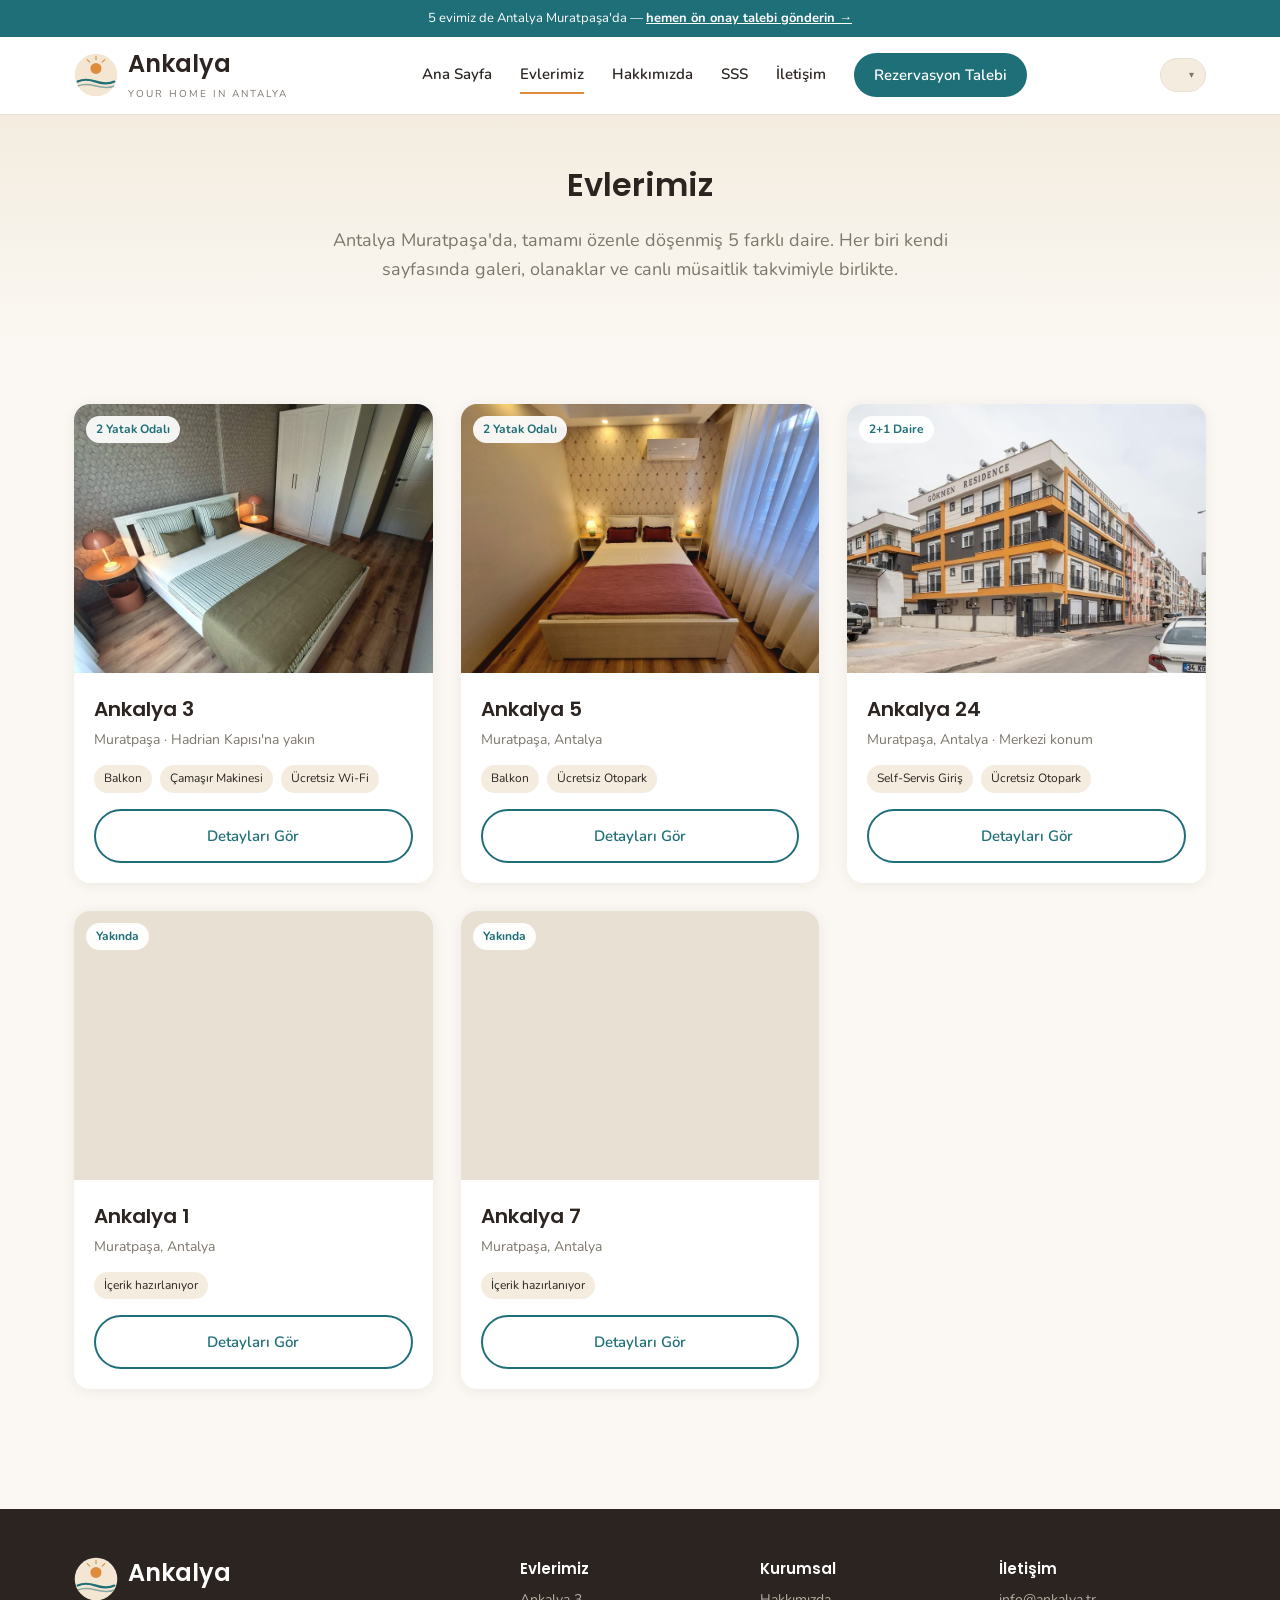
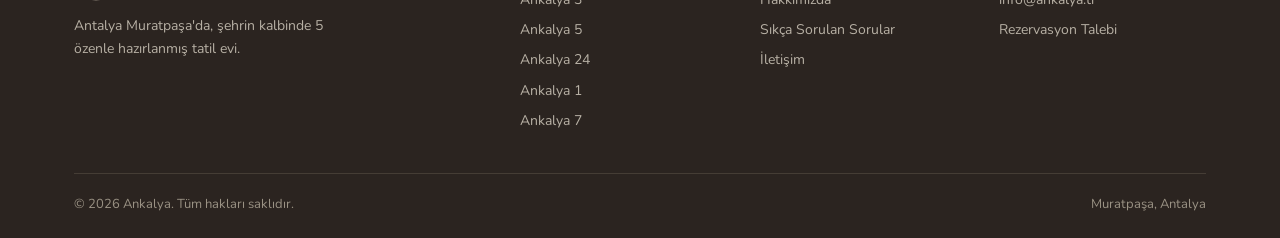
==== commit 73e3cdfa: "Telefon numarasini kaldir, sadece form/e-posta ile iletisim + OTA linkleri Site genelinde gorunur te" ====
--- a/evlerimiz.html
+++ b/evlerimiz.html
@@ -132,7 +132,7 @@
       <div>
         <h4 data-i18n="footer_contact">İletişim</h4>
         <a href="mailto:info@ankalya.tr">info@ankalya.tr</a>
-        <a href="iletisim.html" data-i18n="footer_whatsapp">WhatsApp &amp; Telefon</a>
+        <a href="rezervasyon.html" data-i18n="nav_book">Rezervasyon Talebi</a>
       </div>
     </div>
     <div class="footer-bottom">
--- a/assets/css/style.css
+++ b/assets/css/style.css
@@ -324,3 +324,18 @@
   content: "▾"; position: absolute; right: 12px; top: 50%; transform: translateY(-50%);
   font-size: 10px; color: var(--gray); pointer-events: none;
 }
+
+/* ---------- Diger platformlarda gor (ikincil, dusuk vurgu) ---------- */
+.ota-links { margin-top: 16px; padding-top: 16px; border-top: 1px solid var(--gray-light); }
+.ota-label { font-size: 12px; color: var(--gray); margin-bottom: 8px; }
+.ota-buttons { display: flex; flex-wrap: wrap; gap: 8px; }
+.ota-btn {
+  font-size: 12px; font-weight: 700; padding: 6px 12px; border-radius: 999px;
+  border: 1.5px solid; transition: background .15s, color .15s;
+}
+.ota-btn.ota-airbnb { color: #FF385C; border-color: #FF385C; }
+.ota-btn.ota-airbnb:hover { background: #FF385C; color: var(--white); }
+.ota-btn.ota-booking { color: #003580; border-color: #003580; }
+.ota-btn.ota-booking:hover { background: #003580; color: var(--white); }
+.ota-btn.ota-trip { color: #287DFA; border-color: #287DFA; }
+.ota-btn.ota-trip:hover { background: #287DFA; color: var(--white); }
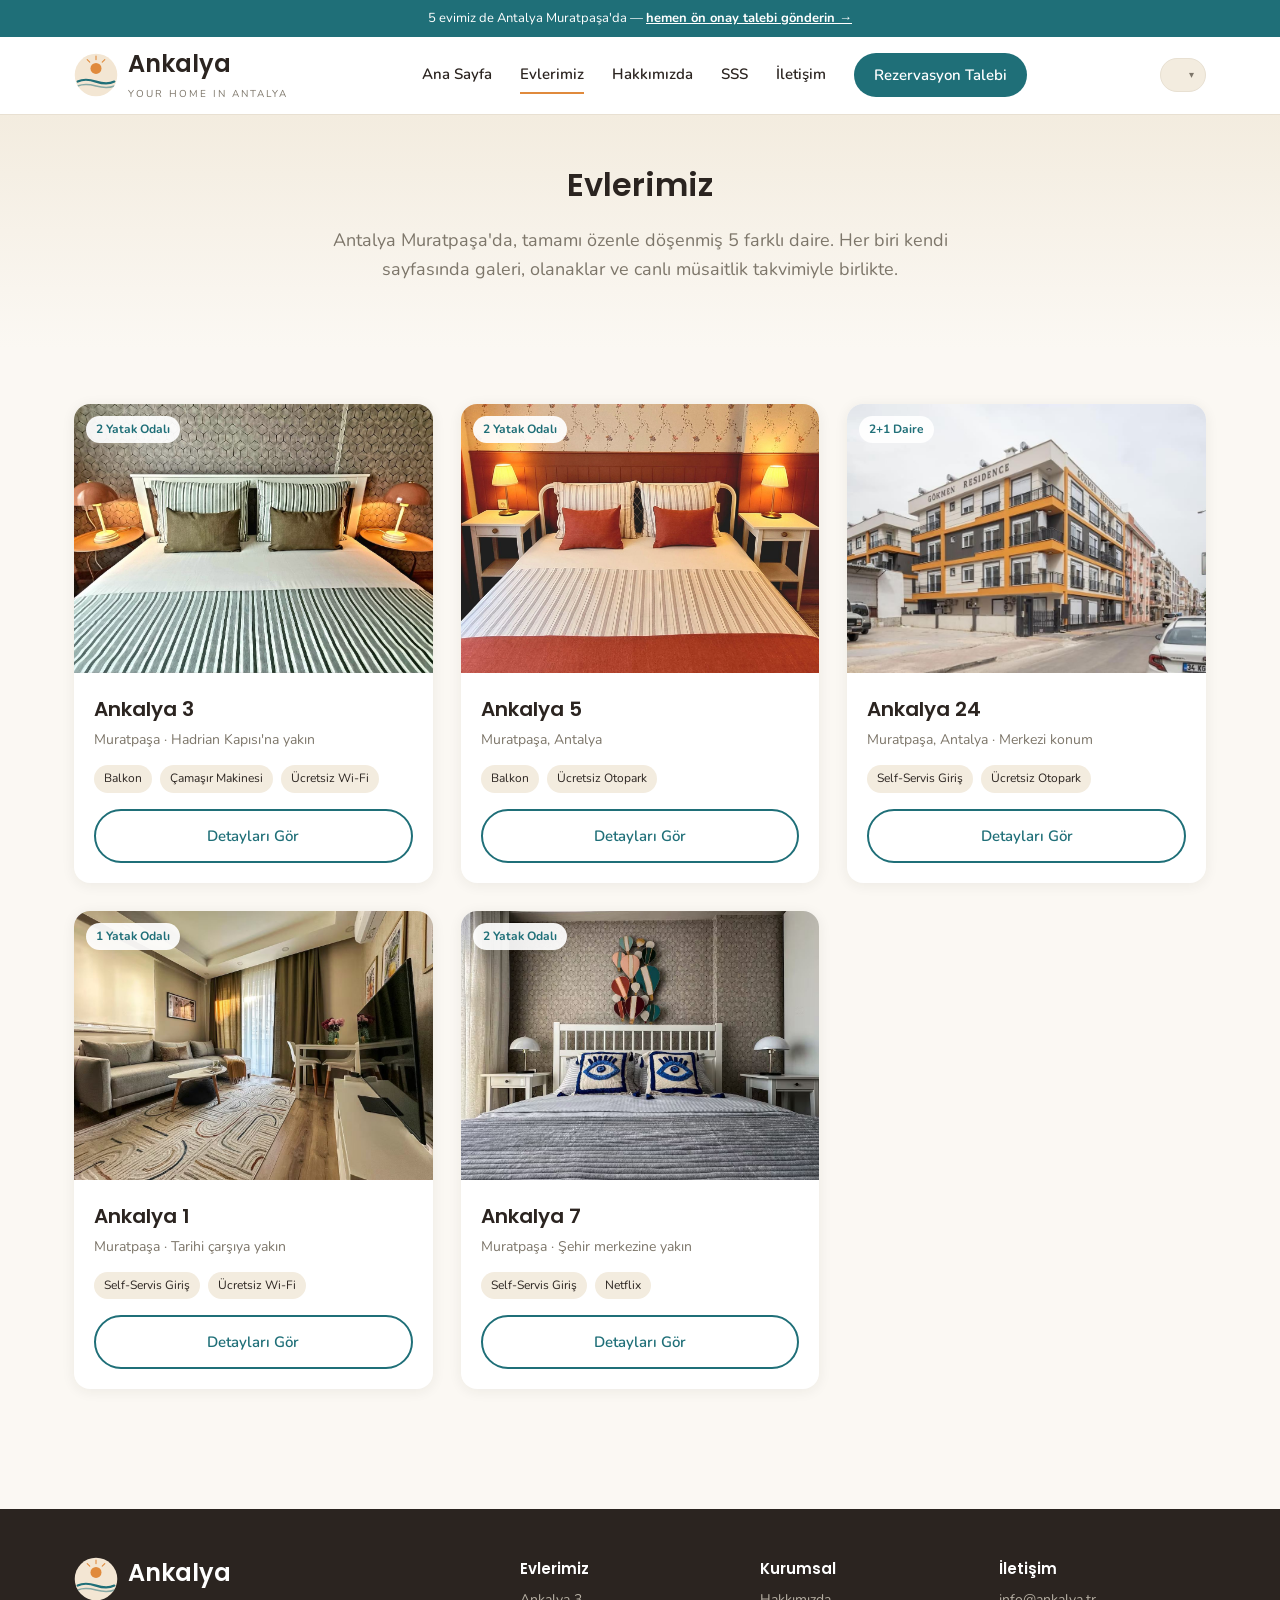
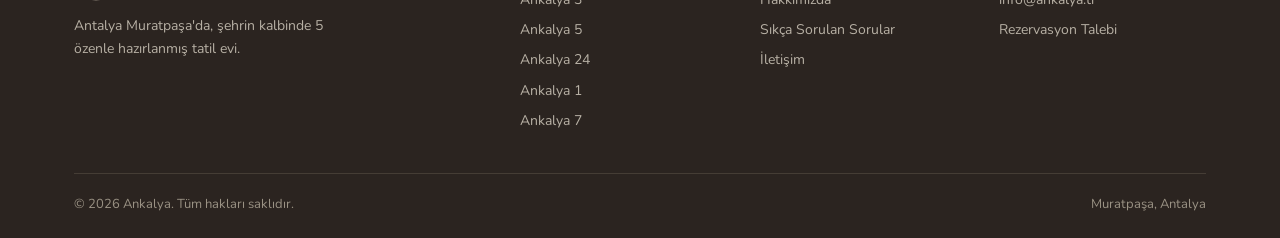
==== commit da699ff3: "Anka 1 ve 7 icin tam galeri/icerik + Anka 3/5/24 kat plani ve kapak fotograflari - Ankalya 1 ve Anka" ====
--- a/evlerimiz.html
+++ b/evlerimiz.html
@@ -49,7 +49,7 @@
       <div class="apt-card">
         <a href="evler/ankalya-3.html">
           <div class="img-wrap">
-            <img src="assets/img/anka3/anka3-15.jpg" alt="Ankalya 3">
+            <img src="assets/img/anka3/anka3-kapak.jpg" alt="Ankalya 3">
             <span class="badge">2 Yatak Odalı</span>
           </div>
         </a>
@@ -62,7 +62,7 @@
       </div>
 
       <div class="apt-card">
-        <a href="evler/ankalya-5.html"><div class="img-wrap"><img src="assets/img/anka5/anka5-15.jpg" alt="Ankalya 5"><span class="badge">2 Yatak Odalı</span></div></a>
+        <a href="evler/ankalya-5.html"><div class="img-wrap"><img src="assets/img/anka5/anka5-kapak.jpg" alt="Ankalya 5"><span class="badge">2 Yatak Odalı</span></div></a>
         <div class="body">
           <h3><a href="evler/ankalya-5.html">Ankalya 5</a></h3>
           <div class="meta">Muratpaşa, Antalya</div>
@@ -82,21 +82,21 @@
       </div>
 
       <div class="apt-card">
-        <a href="evler/ankalya-1.html"><div class="img-wrap"><span class="badge">Yakında</span></div></a>
+        <a href="evler/ankalya-1.html"><div class="img-wrap"><img src="assets/img/anka1/anka1-kapak.jpg" alt="Ankalya 1"><span class="badge">1 Yatak Odalı</span></div></a>
         <div class="body">
           <h3><a href="evler/ankalya-1.html">Ankalya 1</a></h3>
-          <div class="meta">Muratpaşa, Antalya</div>
-          <div class="tags"><span class="tag">İçerik hazırlanıyor</span></div>
+          <div class="meta">Muratpaşa · Tarihi çarşıya yakın</div>
+          <div class="tags"><span class="tag">Self-Servis Giriş</span><span class="tag">Ücretsiz Wi-Fi</span></div>
           <a href="evler/ankalya-1.html" class="btn btn-outline" style="width:100%;text-align:center;" data-i18n="btn_view_details">Detayları Gör</a>
         </div>
       </div>
 
       <div class="apt-card">
-        <a href="evler/ankalya-7.html"><div class="img-wrap"><span class="badge">Yakında</span></div></a>
+        <a href="evler/ankalya-7.html"><div class="img-wrap"><img src="assets/img/anka7/anka7-kapak.jpg" alt="Ankalya 7"><span class="badge">2 Yatak Odalı</span></div></a>
         <div class="body">
           <h3><a href="evler/ankalya-7.html">Ankalya 7</a></h3>
-          <div class="meta">Muratpaşa, Antalya</div>
-          <div class="tags"><span class="tag">İçerik hazırlanıyor</span></div>
+          <div class="meta">Muratpaşa · Şehir merkezine yakın</div>
+          <div class="tags"><span class="tag">Self-Servis Giriş</span><span class="tag">Netflix</span></div>
           <a href="evler/ankalya-7.html" class="btn btn-outline" style="width:100%;text-align:center;" data-i18n="btn_view_details">Detayları Gör</a>
         </div>
       </div>
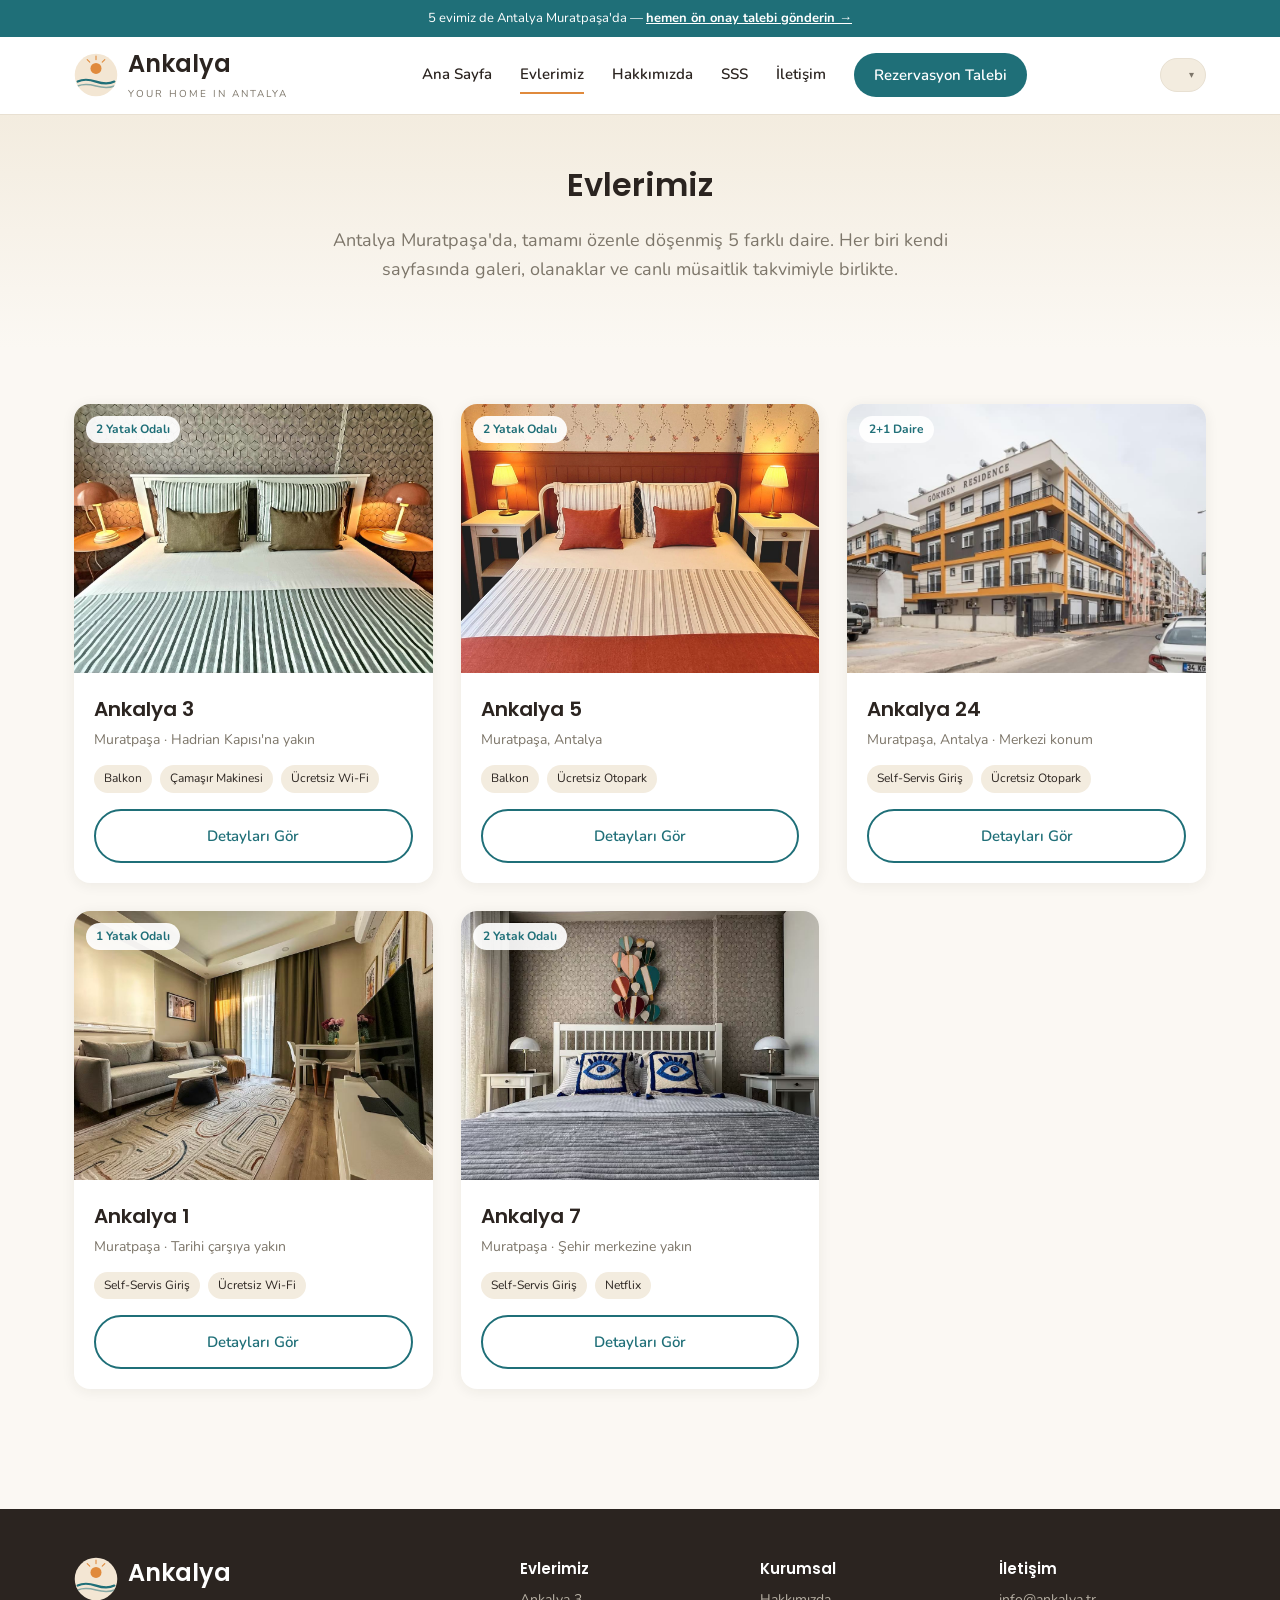
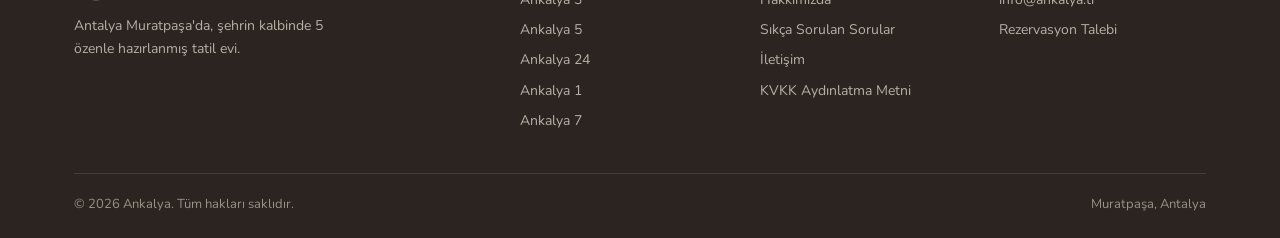
==== commit 317f7e58: "KVKK aydinlatma metni + onay kutusu ve yorumlar icin cevir butonu ekle Rezervasyon formuna zorunlu K" ====
--- a/evlerimiz.html
+++ b/evlerimiz.html
@@ -128,6 +128,7 @@
         <a href="hakkimizda.html" data-i18n="nav_about">Hakkımızda</a>
         <a href="sss.html">Sıkça Sorulan Sorular</a>
         <a href="iletisim.html" data-i18n="nav_contact">İletişim</a>
+        <a href="gizlilik.html">KVKK Aydınlatma Metni</a>
       </div>
       <div>
         <h4 data-i18n="footer_contact">İletişim</h4>
--- a/assets/css/style.css
+++ b/assets/css/style.css
@@ -176,29 +176,32 @@
 .gallery-grid a:first-child img { }
 @media (max-width: 700px) { .gallery-grid { grid-template-columns: repeat(2, 1fr); } }
 
-/* Buyuk kapak foto + altinda 2 satirlik yatay kaydirilan seri */
+/* Buyuk (tiklaninca degisen) kapak foto + altinda tek satir kucuk foto seridi */
 .gallery-hero { border-radius: 16px; overflow: hidden; margin-bottom: 8px; }
-.gallery-hero img { width: 100%; height: 420px; object-fit: cover; display: block; }
+.gallery-hero img { width: 100%; height: 420px; object-fit: cover; display: block; transition: opacity .15s; }
 .gallery-scroll {
-  display: grid;
-  grid-auto-flow: column;
-  grid-template-rows: repeat(2, 150px);
-  grid-auto-columns: 200px;
+  display: flex;
   gap: 8px;
   overflow-x: auto;
   padding-bottom: 8px;
   scroll-snap-type: x proximity;
 }
-.gallery-scroll img { width: 100%; height: 100%; object-fit: cover; border-radius: 10px; scroll-snap-align: start; }
+.gallery-scroll .thumb {
+  flex: 0 0 auto; width: 160px; height: 110px; border-radius: 10px; overflow: hidden;
+  cursor: pointer; scroll-snap-align: start; border: 3px solid transparent; padding: 0;
+  background: none; display: block;
+}
+.gallery-scroll .thumb img { width: 100%; height: 100%; object-fit: cover; display: block; }
+.gallery-scroll .thumb.active { border-color: var(--orange); }
 .gallery-scroll::-webkit-scrollbar { height: 8px; }
 .gallery-scroll::-webkit-scrollbar-track { background: var(--cream-dark); border-radius: 4px; }
 .gallery-scroll::-webkit-scrollbar-thumb { background: var(--gold); border-radius: 4px; }
 @media (max-width: 700px) {
   .gallery-hero img { height: 240px; }
-  .gallery-scroll { grid-template-rows: repeat(2, 110px); grid-auto-columns: 140px; }
-}
-
-/* ---------- Availability widget ---------- */
+  .gallery-scroll .thumb { width: 120px; height: 84px; }
+}
+
+/* ---------- Availability widget (Airbnb tarzı takvim) ---------- */
 .avail-card {
   background: var(--white); border-radius: 16px; padding: 24px;
   box-shadow: 0 2px 14px rgba(43,36,32,0.07);
@@ -214,6 +217,35 @@
 .sw-free { background: #dff2df; border: 1px solid #3f9142; }
 .sw-busy { background: #f6d9d9; border: 1px solid #c85c5c; }
 
+.avail-cal-nav { display: flex; align-items: center; justify-content: space-between; margin-bottom: 8px; }
+.avail-cal-nav button {
+  border: 1px solid var(--gray-light); background: var(--white); width: 28px; height: 28px;
+  border-radius: 50%; cursor: pointer; font-size: 14px; color: var(--charcoal); line-height: 1; padding: 0;
+}
+.avail-cal-nav button:disabled { opacity: .3; cursor: default; }
+.avail-months { display: grid; grid-template-columns: 1fr 1fr; gap: 18px; }
+.avail-month-title { text-align: center; font-weight: 700; font-size: 12px; margin-bottom: 8px; text-transform: capitalize; }
+.avail-weekdays, .avail-days { display: grid; grid-template-columns: repeat(7, 1fr); }
+.avail-weekdays span { text-align: center; font-size: 10px; color: var(--gray); padding-bottom: 4px; }
+.avail-day {
+  position: relative; text-align: center; font-size: 12px; padding: 6px 0; cursor: pointer;
+  border-radius: 50%; color: var(--charcoal);
+}
+.avail-day.empty { cursor: default; }
+.avail-day.past, .avail-day.busy { color: var(--gray-light); text-decoration: line-through; cursor: default; }
+.avail-day:not(.past):not(.busy):not(.empty):hover { background: var(--cream-dark); }
+.avail-day.in-range { background: var(--cream-dark); border-radius: 0; }
+.avail-day.range-start, .avail-day.range-end { background: var(--orange); color: var(--white); font-weight: 700; }
+.avail-day.range-start { border-radius: 50% 0 0 50%; }
+.avail-day.range-end { border-radius: 0 50% 50% 0; }
+.avail-day.range-start.range-end { border-radius: 50%; }
+.avail-selected { font-size: 13px; margin: 14px 0 0; color: var(--charcoal); min-height: 18px; }
+.avail-selected strong { color: var(--orange-dark); }
+
+@media (max-width: 700px) {
+  .avail-months { grid-template-columns: 1fr; }
+}
+
 /* ---------- Form ---------- */
 .form-card {
   background: var(--white); border-radius: 16px; padding: 32px;
@@ -298,6 +330,18 @@
 .review-card .rtext { font-size: 14px; color: var(--charcoal); line-height: 1.6; }
 .review-more { text-align: center; margin-top: 18px; }
 
+.review-translate-btn {
+  align-self: flex-start; border: none; background: none; color: var(--teal);
+  font-size: 12px; font-weight: 700; cursor: pointer; padding: 0; margin-top: -2px;
+}
+.review-translate-btn:hover { text-decoration: underline; }
+.review-translate-btn:disabled { color: var(--gray); cursor: default; }
+.review-translated {
+  font-size: 13px; color: var(--gray); line-height: 1.5; font-style: italic;
+  border-left: 3px solid var(--teal); padding-left: 10px;
+}
+.review-translated.review-translate-error { border-left-color: #c85c5c; color: #c85c5c; font-style: normal; }
+
 /* ---------- Olanaklar: acilir/kapanir ---------- */
 .amenity-wrap { max-height: 172px; overflow: hidden; position: relative; transition: max-height .3s ease; }
 .amenity-wrap.expanded { max-height: 1000px; }
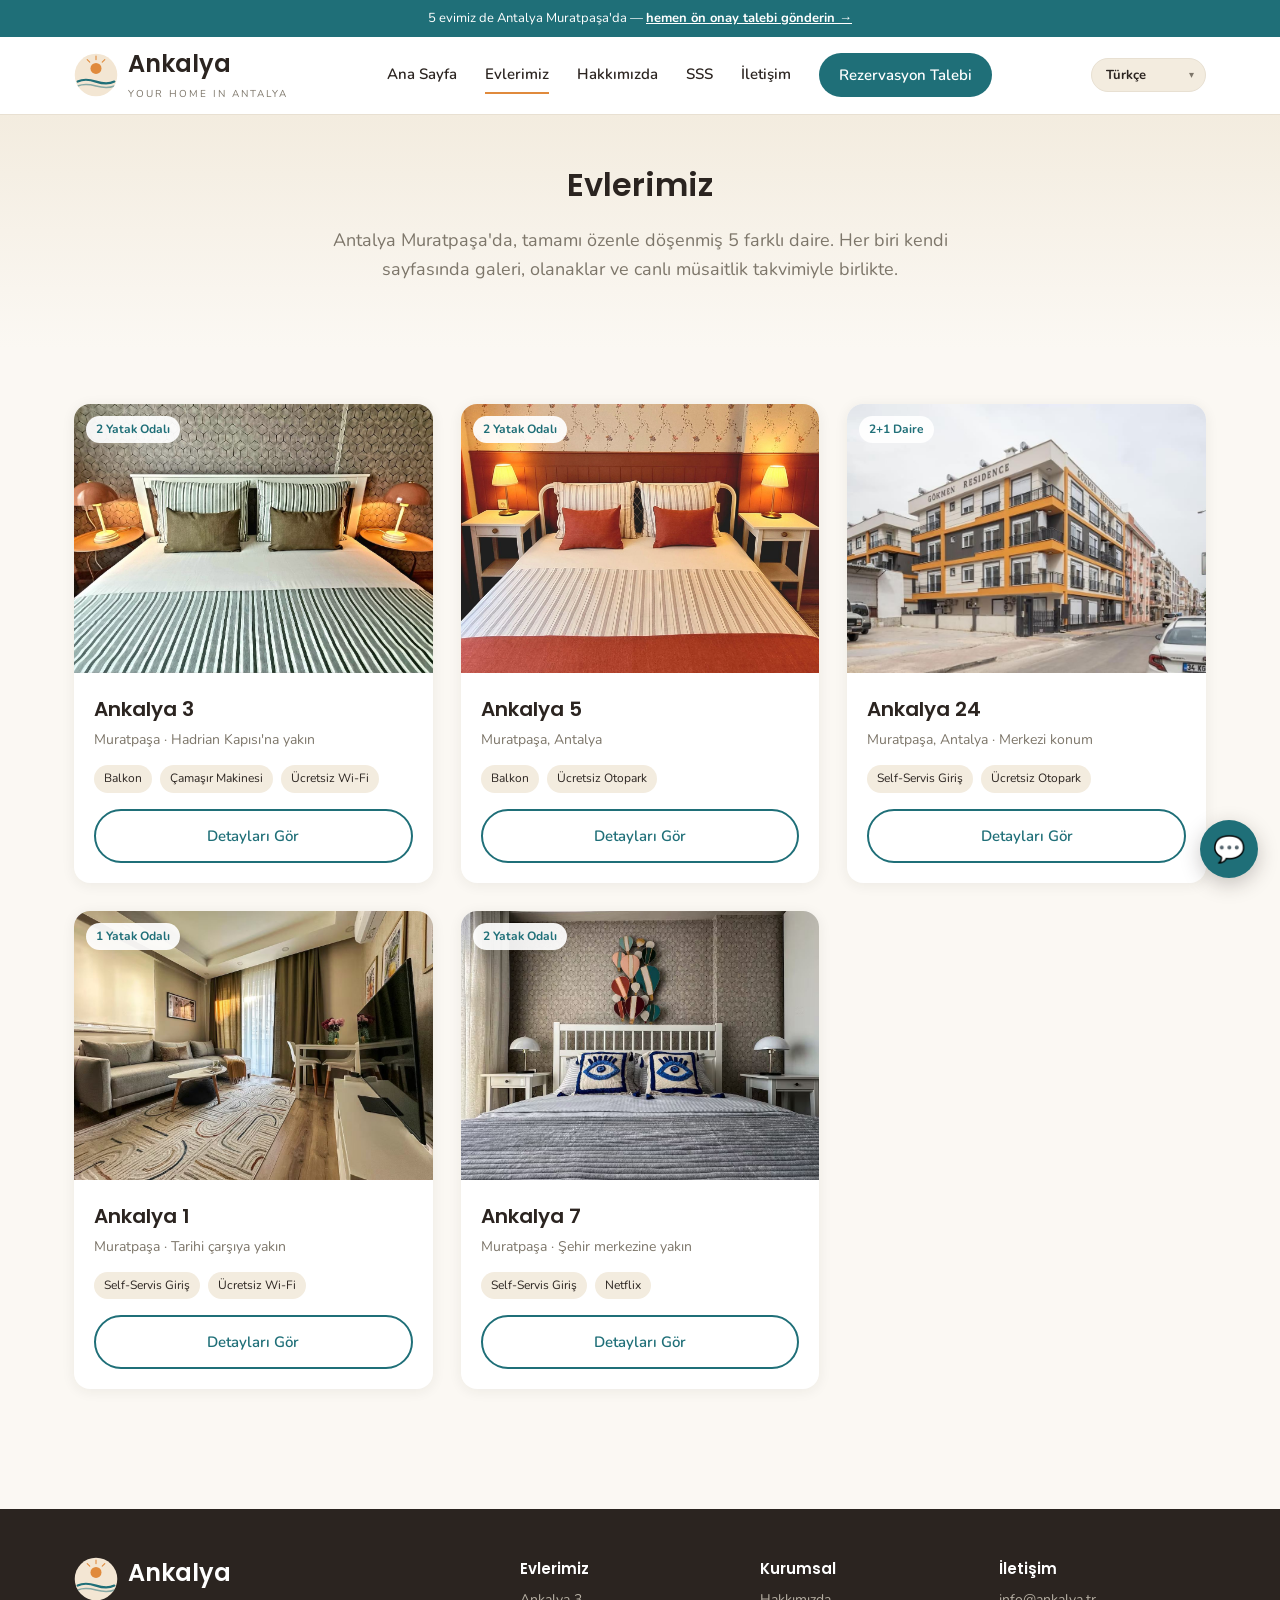
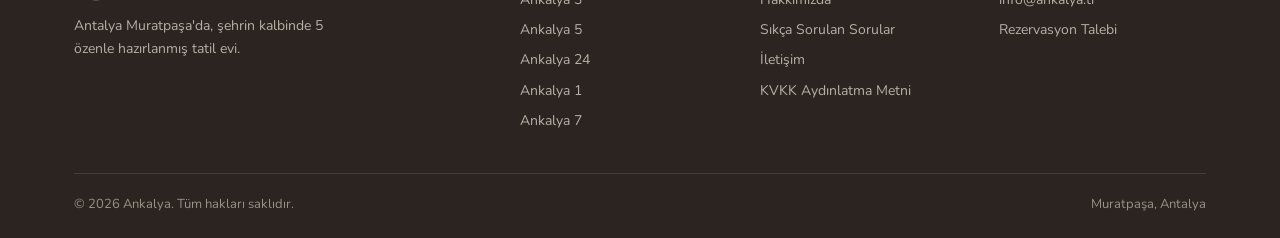
==== commit 797ec5ae: "Yer tutucu chatbot, rezervasyon sayfasina musaitlik aramasi, tam ceviri ve Cince ekle - Yer tutucu c" ====
--- a/evlerimiz.html
+++ b/evlerimiz.html
@@ -143,6 +143,7 @@
   </div>
 </footer>
 
+<script src="assets/js/i18n.js"></script>
 <script src="assets/js/main.js"></script>
 </body>
 </html>
--- a/assets/css/style.css
+++ b/assets/css/style.css
@@ -383,3 +383,104 @@
 .ota-btn.ota-booking:hover { background: #003580; color: var(--white); }
 .ota-btn.ota-trip { color: #287DFA; border-color: #287DFA; }
 .ota-btn.ota-trip:hover { background: #287DFA; color: var(--white); }
+
+/* ---------- Chatbot (yer tutucu widget) ---------- */
+.chat-bubble {
+  position: fixed; right: 22px; bottom: 22px; z-index: 90;
+  width: 58px; height: 58px; border-radius: 50%;
+  background: var(--teal); color: var(--white); border: none;
+  font-size: 26px; cursor: pointer;
+  box-shadow: 0 6px 20px rgba(43,36,32,0.25);
+  display: flex; align-items: center; justify-content: center;
+  transition: transform .15s, background .15s;
+}
+.chat-bubble:hover { background: var(--teal-dark); transform: scale(1.06); }
+.chat-bubble.open { transform: scale(0.94); }
+
+.chat-panel {
+  position: fixed; right: 22px; bottom: 92px; z-index: 90;
+  width: 340px; max-width: calc(100vw - 32px);
+  max-height: min(480px, 70vh);
+  background: var(--white); border-radius: 16px;
+  box-shadow: 0 12px 40px rgba(43,36,32,0.22);
+  display: flex; flex-direction: column; overflow: hidden;
+  opacity: 0; visibility: hidden; transform: translateY(12px);
+  transition: opacity .18s, transform .18s, visibility .18s;
+}
+.chat-panel.open { opacity: 1; visibility: visible; transform: translateY(0); }
+
+.chat-panel-header {
+  background: var(--teal); color: var(--white);
+  padding: 14px 16px; font-weight: 700; font-size: 15px;
+  display: flex; align-items: center; justify-content: space-between; flex-shrink: 0;
+}
+.chat-close { background: none; border: none; color: var(--white); font-size: 16px; cursor: pointer; opacity: .85; }
+.chat-close:hover { opacity: 1; }
+
+.chat-log { padding: 16px; overflow-y: auto; flex: 1; display: flex; flex-direction: column; gap: 10px; }
+.chat-bubble-msg { max-width: 88%; padding: 10px 13px; border-radius: 14px; font-size: 13.5px; line-height: 1.45; }
+.chat-bubble-msg.bot { background: var(--cream-dark); color: var(--charcoal); align-self: flex-start; border-bottom-left-radius: 4px; }
+.chat-bubble-msg.user { background: var(--teal); color: var(--white); align-self: flex-end; border-bottom-right-radius: 4px; }
+
+.chat-quick-replies { display: flex; flex-direction: column; gap: 8px; padding: 0 16px 12px; flex-shrink: 0; }
+.chat-chip {
+  text-align: left; background: var(--white); border: 1.5px solid var(--gray-light);
+  color: var(--charcoal); border-radius: 10px; padding: 9px 12px; font-size: 13px;
+  cursor: pointer; transition: border-color .15s, background .15s;
+}
+.chat-chip:hover { border-color: var(--teal); background: var(--cream); }
+
+.chat-faq-link {
+  display: block; text-align: center; font-size: 12.5px; font-weight: 700;
+  color: var(--teal); padding: 12px 16px; border-top: 1px solid var(--gray-light); flex-shrink: 0;
+}
+.chat-faq-link:hover { color: var(--teal-dark); }
+
+@media (max-width: 480px) {
+  .chat-panel { right: 16px; left: 16px; width: auto; bottom: 86px; }
+  .chat-bubble { right: 16px; bottom: 16px; }
+}
+
+/* ---------- Rezervasyon sayfasi: musaitlik arama ---------- */
+.search-card { margin-bottom: 0; }
+.search-card-title { font-size: 20px; margin-bottom: 4px; }
+.search-card-sub { color: var(--gray); font-size: 14px; margin-bottom: 18px; }
+.search-row {
+  display: grid; grid-template-columns: 1.6fr 0.8fr auto; gap: 14px; align-items: end;
+}
+.search-btn-wrap .btn { width: 100%; white-space: nowrap; }
+.search-status { margin-top: 12px; font-size: 14px; }
+.search-status.err { color: #c0392b; }
+@media (max-width: 760px) {
+  .search-row { grid-template-columns: 1fr; }
+  .search-btn-wrap { grid-column: 1 / -1; }
+}
+
+.date-field { position: relative; }
+.date-range-btn {
+  width: 100%; text-align: left; padding: 11px 14px; border: 1px solid var(--gray-light);
+  border-radius: 10px; background: var(--cream-dark); font-family: inherit; font-size: 14px;
+  color: var(--charcoal); cursor: pointer;
+}
+.date-range-btn:hover { border-color: var(--teal); }
+.date-range-popover {
+  display: none; position: absolute; top: calc(100% + 8px); left: 0; z-index: 40;
+  background: var(--white); border-radius: 14px; padding: 16px 18px;
+  box-shadow: 0 12px 32px rgba(43,36,32,0.18); width: 520px; max-width: calc(100vw - 48px);
+}
+.date-range-popover.open { display: block; }
+@media (max-width: 600px) {
+  .date-range-popover { width: calc(100vw - 48px); }
+  .date-range-popover .avail-months { grid-template-columns: 1fr; }
+}
+
+.search-results-hint, .search-all-busy { text-align: center; color: var(--gray); margin: 24px 0 20px; font-size: 15px; }
+.search-all-busy { color: var(--charcoal); font-weight: 600; }
+.search-results-grid { margin-top: 4px; }
+.search-result-card.is-busy { opacity: .6; }
+.apt-card .avail-badge { top: 12px; right: 12px; left: auto; }
+.apt-card .avail-badge.free { background: #1f6f78; color: var(--white); }
+.apt-card .avail-badge.busy { background: var(--gray); color: var(--white); }
+.search-result-actions { display: flex; gap: 8px; }
+.search-result-actions .btn { flex: 1; text-align: center; padding: 10px 12px; font-size: 13.5px; }
+.search-result-actions .choose-apt-btn[disabled] { opacity: .5; cursor: not-allowed; }
